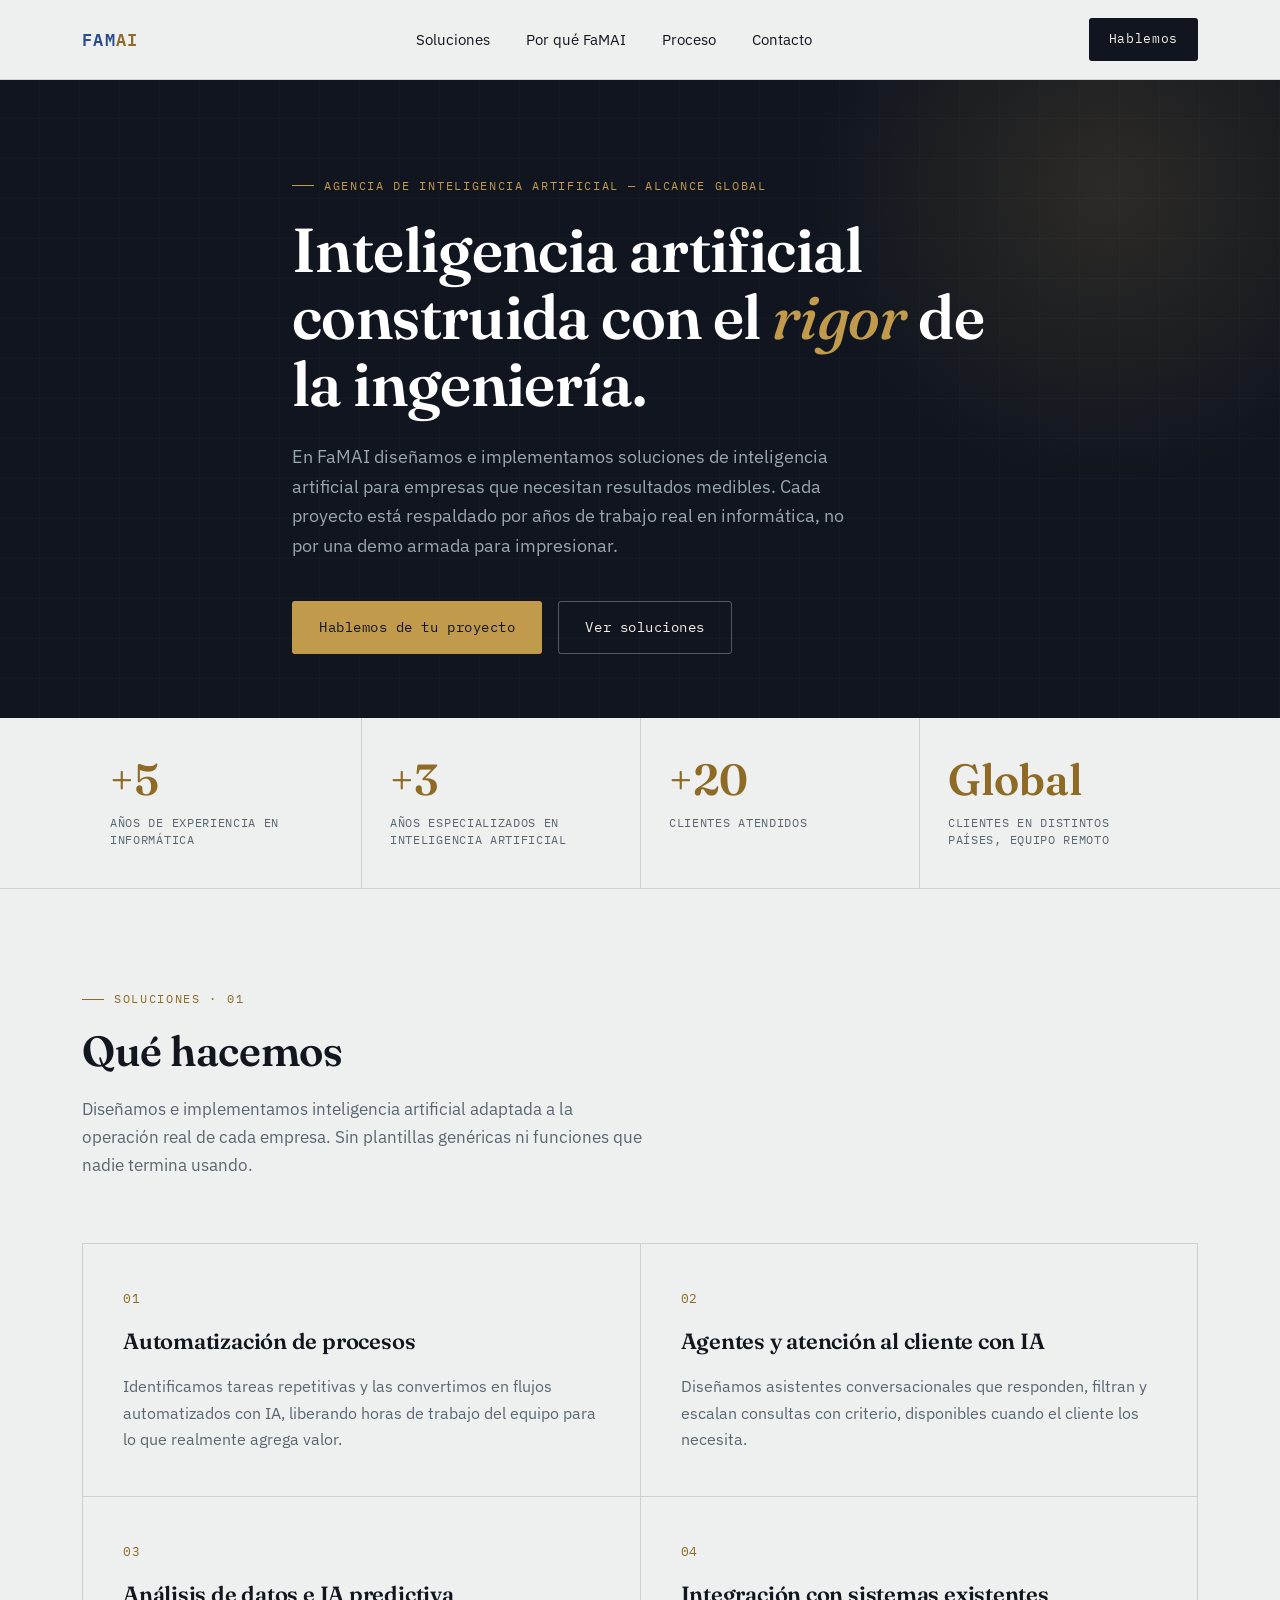
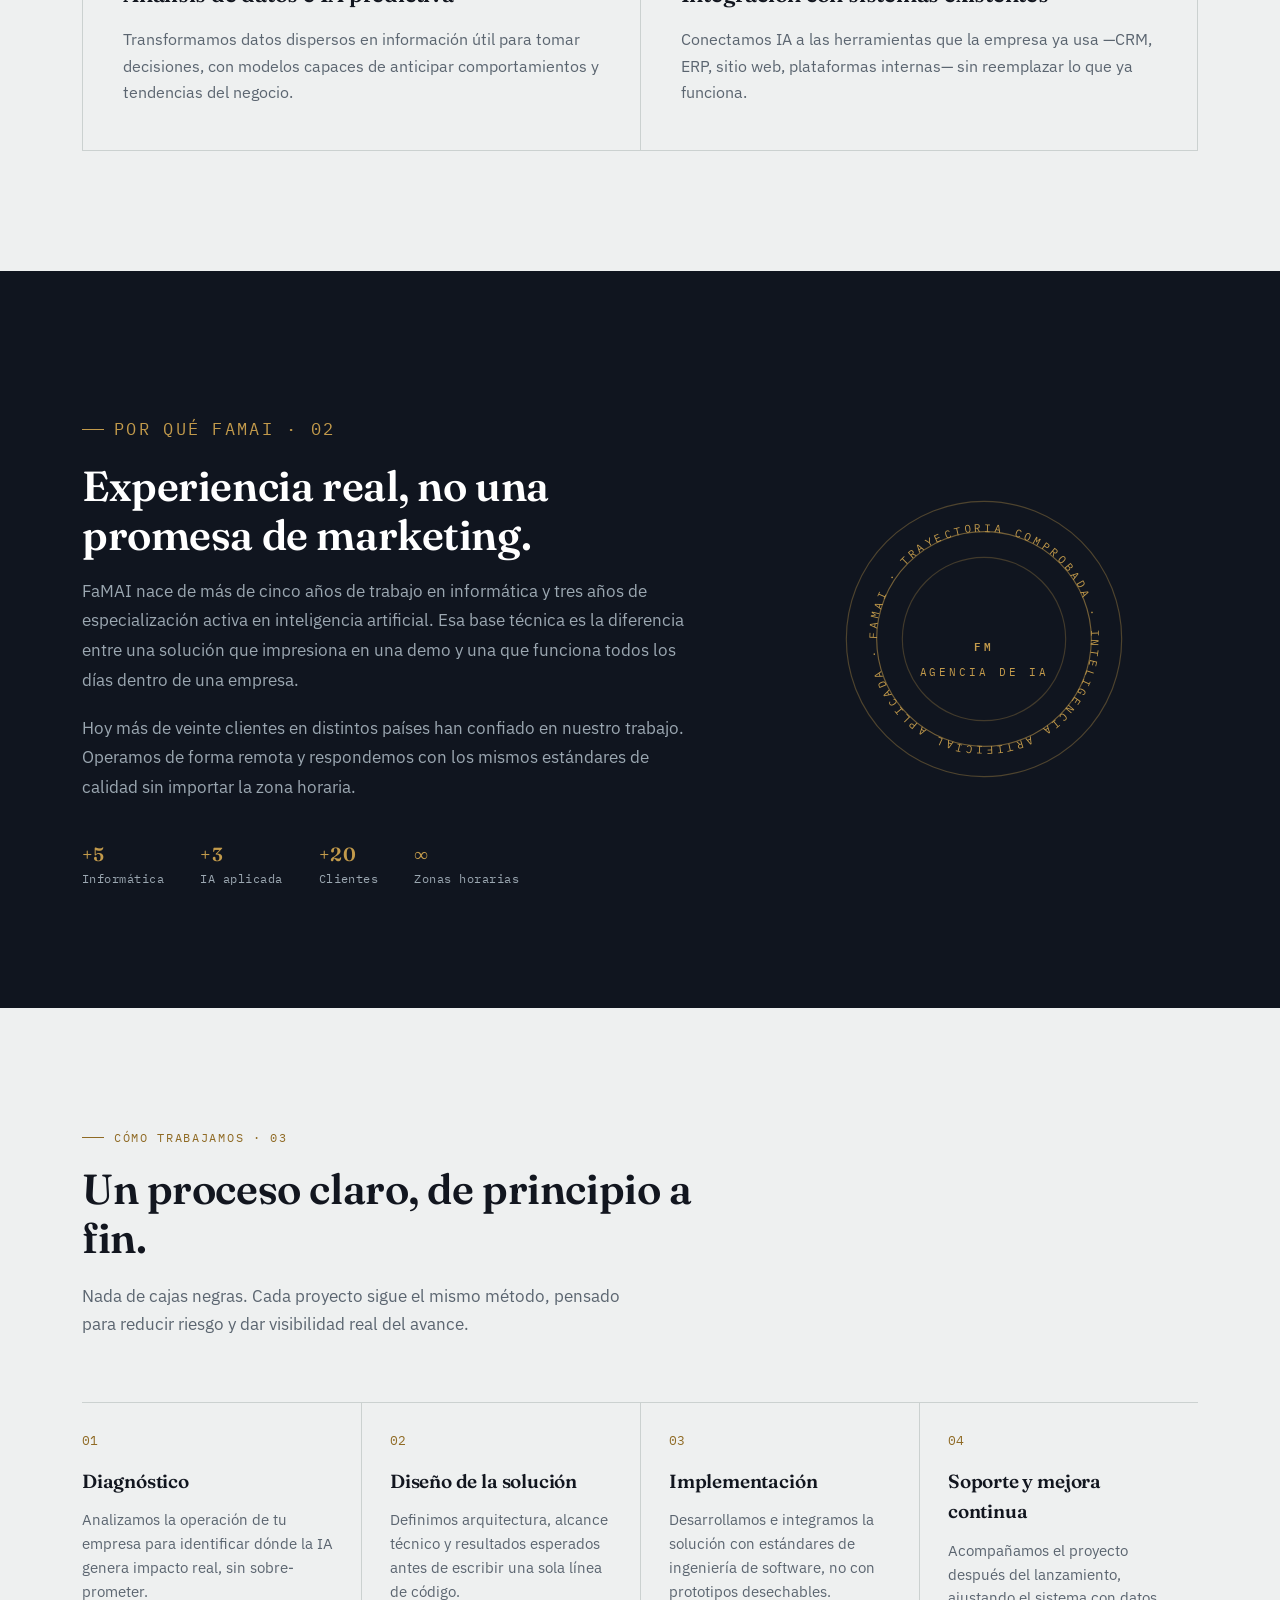
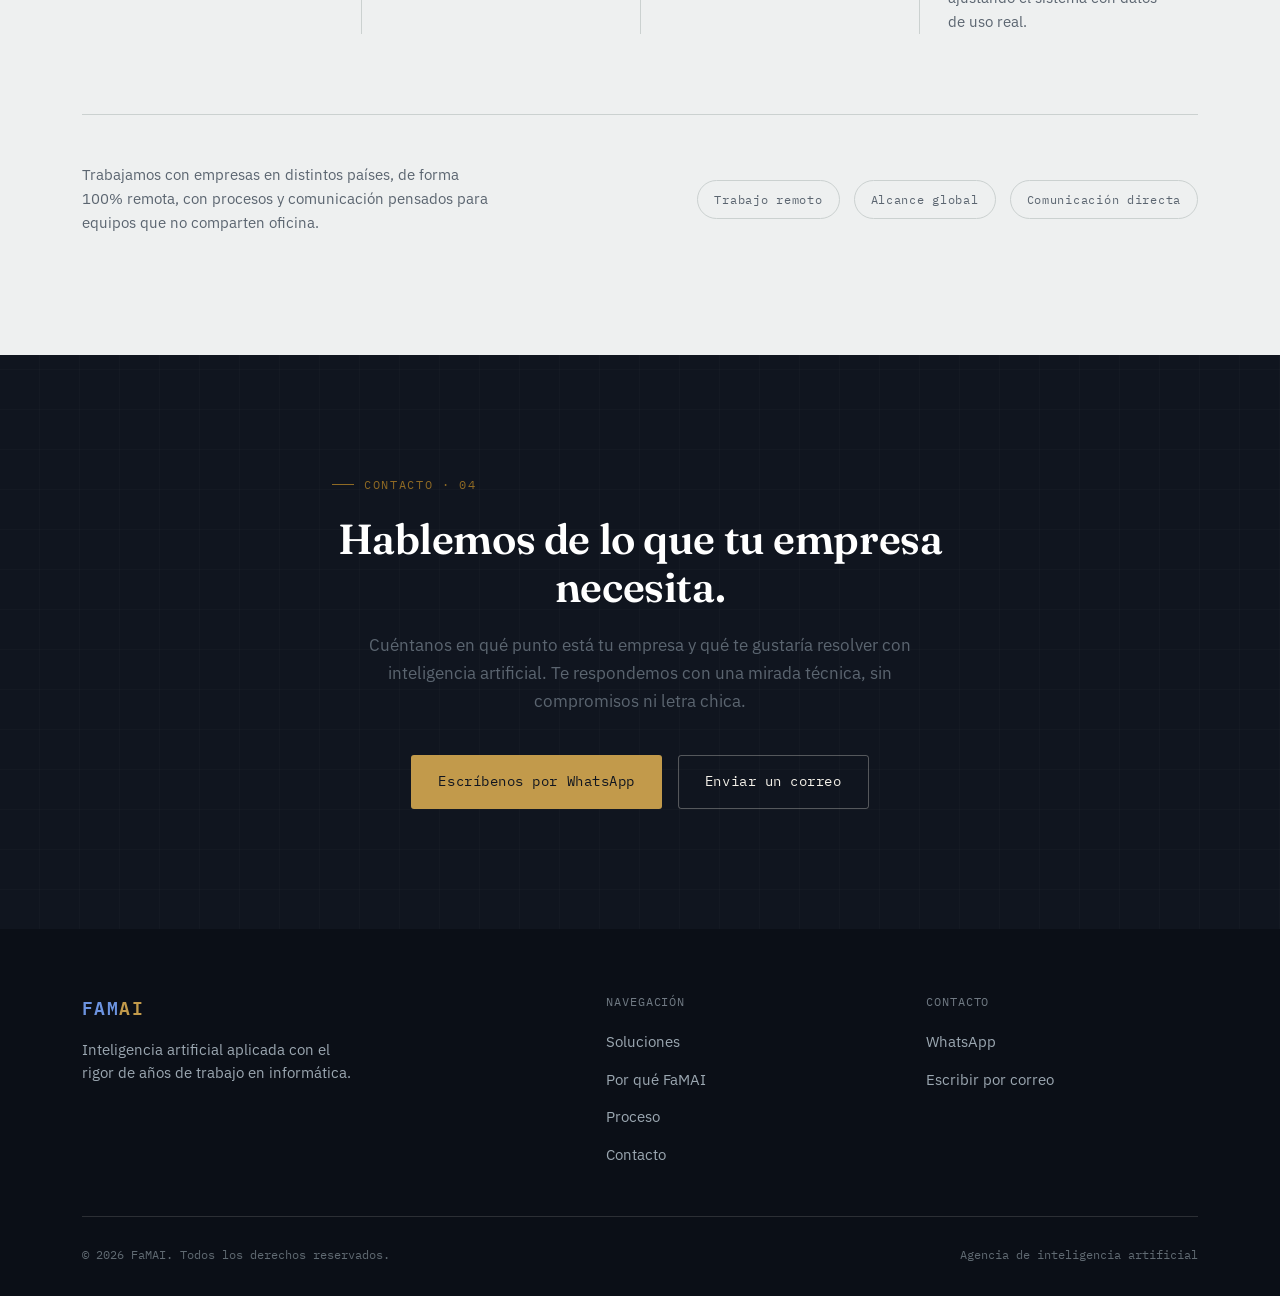
==== index.html @ 52d86033 "Rename famai-landing.html to index.html" ====
<!DOCTYPE html>
<html lang="es">
<head>
<meta charset="UTF-8">
<meta name="viewport" content="width=device-width, initial-scale=1.0">
<title>FaMAI — Agencia de Inteligencia Artificial</title>
<meta name="description" content="FaMAI: agencia de inteligencia artificial. +5 años en informática, +3 años especializados en IA, +20 clientes en distintos países. Soluciones de IA aplicadas con rigor de ingeniería.">
<link rel="preconnect" href="https://fonts.googleapis.com">
<link rel="preconnect" href="https://fonts.gstatic.com" crossorigin>
<link href="https://fonts.googleapis.com/css2?family=Fraunces:opsz,wght@9..144,400;9..144,500;9..144,600;9..144,700&family=IBM+Plex+Mono:wght@400;500;600&family=IBM+Plex+Sans:wght@400;500;600;700&display=swap" rel="stylesheet">
<style>
  :root{
    --ink:#10151F;
    --ink-soft:#1B2331;
    --ink-line: rgba(244,241,233,0.14);
    --paper:#EEF0F0;
    --paper-deep:#E2E6E5;
    --paper-line:#CBD1D0;
    --text:#12161F;
    --ash:#5B6570;
    --ash-on-dark:#9BA7B1;
    --cream:#F4F1E9;
    --brass:#C29A4B;
    --brass-deep:#8F6A24;
    --white:#FFFFFF;
    --blue:#2B4C8C;
    --blue-bright:#6C93E0;

    --font-display:'Fraunces', Georgia, serif;
    --font-body:'IBM Plex Sans', -apple-system, sans-serif;
    --font-mono:'IBM Plex Mono', 'Courier New', monospace;

    --radius:6px;
    --radius-sm:3px;
    --maxw:1180px;
    --gutter:32px;
  }

  *{box-sizing:border-box;}
  html{scroll-behavior:smooth;}
  @media (prefers-reduced-motion: reduce){
    html{scroll-behavior:auto;}
    *,*::before,*::after{animation-duration:0.001ms !important; animation-iteration-count:1 !important; transition-duration:0.001ms !important; scroll-behavior:auto !important;}
  }

  body{
    margin:0;
    background:var(--paper);
    color:var(--text);
    font-family:var(--font-body);
    font-size:16px;
    line-height:1.6;
    -webkit-font-smoothing:antialiased;
  }

  img,svg{display:block; max-width:100%;}
  a{color:inherit;}
  h1,h2,h3{margin:0; font-family:var(--font-display); font-weight:600; letter-spacing:-0.01em;}
  p{margin:0;}
  ul{margin:0; padding:0; list-style:none;}
  button{font-family:inherit;}

  .skip-link{
    position:absolute; left:-999px; top:auto;
    background:var(--brass); color:var(--ink); padding:12px 20px;
    font-family:var(--font-mono); font-size:13px; z-index:200;
  }
  .skip-link:focus{left:16px; top:16px;}

  :focus-visible{outline:2px solid var(--brass); outline-offset:3px;}

  .wrap{max-width:var(--maxw); margin:0 auto; padding:0 var(--gutter);}

  .eyebrow{
    font-family:var(--font-mono);
    font-size:12px;
    letter-spacing:0.14em;
    text-transform:uppercase;
    color:var(--brass-deep);
    display:flex; align-items:center; gap:10px;
  }
  .eyebrow::before{
    content:"";
    width:22px; height:1px; background:var(--brass-deep);
    display:inline-block;
  }
  .section--ink .eyebrow, .hero .eyebrow{ color:var(--brass); }
  .section--ink .eyebrow::before, .hero .eyebrow::before{ background:var(--brass); }

  /* ===== Header ===== */
  .site-header{
    position:sticky; top:0; z-index:100;
    background:rgba(238,240,240,0.88);
    backdrop-filter:blur(10px);
    -webkit-backdrop-filter:blur(10px);
    border-bottom:1px solid var(--paper-line);
  }
  .nav{
    display:flex; align-items:center; justify-content:space-between;
    padding:18px var(--gutter);
    max-width:var(--maxw); margin:0 auto;
  }
  .nav__logo{
    font-family:var(--font-mono);
    font-weight:600;
    font-size:17px;
    letter-spacing:0.08em;
    text-decoration:none;
    color:var(--text);
  }
  .nav__logo .logo-fam{color:var(--blue);}
  .nav__logo .logo-ai{color:var(--brass-deep);}
  .nav__links{
    display:flex; gap:36px;
    font-size:14.5px;
  }
  .nav__links a{
    text-decoration:none; color:var(--text);
    position:relative; padding-bottom:4px;
  }
  .nav__links a::after{
    content:""; position:absolute; left:0; bottom:0;
    width:0; height:1px; background:var(--brass-deep);
    transition:width .25s ease;
  }
  .nav__links a:hover::after{width:100%;}
  .nav__right{display:flex; align-items:center; gap:22px;}
  .nav__cta{
    font-family:var(--font-mono);
    font-size:13px; letter-spacing:0.05em;
    background:var(--ink); color:var(--cream);
    padding:11px 20px; border-radius:var(--radius-sm);
    text-decoration:none; white-space:nowrap;
    transition:background .2s ease;
  }
  .nav__cta:hover{background:var(--brass-deep);}
  .nav__toggle{
    display:none; background:none; border:none; cursor:pointer;
    width:32px; height:24px; position:relative;
  }
  .nav__toggle span, .nav__toggle span::before, .nav__toggle span::after{
    content:""; position:absolute; left:0; width:100%; height:2px; background:var(--text);
    transition:transform .2s ease, opacity .2s ease;
  }
  .nav__toggle span{top:11px;}
  .nav__toggle span::before{top:-8px;}
  .nav__toggle span::after{top:8px;}
  .nav__toggle.is-open span{background:transparent;}
  .nav__toggle.is-open span::before{transform:translateY(8px) rotate(45deg);}
  .nav__toggle.is-open span::after{transform:translateY(-8px) rotate(-45deg);}

  /* ===== Hero ===== */
  .hero{
    background:var(--ink);
    color:var(--cream);
    position:relative;
    overflow:hidden;
    padding:96px 0 64px;
  }
  .hero::before{
    content:"";
    position:absolute; inset:0;
    background-image:
      repeating-linear-gradient(0deg, transparent, transparent 39px, rgba(244,241,233,0.035) 40px),
      repeating-linear-gradient(90deg, transparent, transparent 39px, rgba(244,241,233,0.035) 40px);
    pointer-events:none;
  }
  .hero::after{
    content:"";
    position:absolute; top:-30%; right:-10%;
    width:600px; height:600px;
    background:radial-gradient(circle, rgba(194,154,75,0.16), transparent 70%);
    pointer-events:none;
  }
  .hero__inner{position:relative; z-index:1; max-width:760px;}
  .hero__title{
    font-size:clamp(36px, 5.2vw, 62px);
    line-height:1.08;
    margin-top:22px;
    color:var(--white);
  }
  .hero__title em{
    font-style:italic; color:var(--brass); font-weight:500;
  }
  .hero__sub{
    margin-top:24px;
    max-width:560px;
    font-size:17.5px;
    color:var(--ash-on-dark);
    line-height:1.7;
  }
  .hero__actions{
    margin-top:40px;
    display:flex; flex-wrap:wrap; gap:16px;
  }
  .btn{
    font-family:var(--font-mono);
    font-size:13.5px;
    letter-spacing:0.04em;
    padding:15px 26px;
    border-radius:var(--radius-sm);
    text-decoration:none;
    display:inline-flex; align-items:center; gap:10px;
    transition:transform .2s ease, background .2s ease, border-color .2s ease, color .2s ease;
    border:1px solid transparent;
  }
  .btn--primary{background:var(--brass); color:var(--ink);}
  .btn--primary:hover{transform:translateY(-2px); background:#D6AD5E;}
  .btn--ghost{border-color:rgba(244,241,233,0.3); color:var(--cream);}
  .btn--ghost:hover{border-color:var(--brass); color:var(--brass); transform:translateY(-2px);}
  .btn--dark{background:var(--ink); color:var(--cream);}
  .btn--dark:hover{background:var(--brass-deep); transform:translateY(-2px);}
  .btn--outline-dark{border-color:rgba(18,22,31,0.25); color:var(--text);}
  .btn--outline-dark:hover{border-color:var(--brass-deep); color:var(--brass-deep); transform:translateY(-2px);}

  /* ===== Stats ledger ===== */
  .stats{
    background:var(--paper);
    border-bottom:1px solid var(--paper-line);
  }
  .stats__grid{
    display:grid;
    grid-template-columns:repeat(4, 1fr);
  }
  .stat{
    padding:40px 28px;
    border-left:1px solid var(--paper-line);
    text-align:left;
  }
  .stat:first-child{border-left:none;}
  .stat__value{
    display:block;
    font-family:var(--font-display);
    font-size:clamp(30px, 3.4vw, 44px);
    font-weight:600;
    color:var(--brass-deep);
    line-height:1;
  }
  .stat__label{
    display:block;
    margin-top:12px;
    font-family:var(--font-mono);
    font-size:11.5px;
    letter-spacing:0.06em;
    text-transform:uppercase;
    color:var(--ash);
    line-height:1.5;
  }

  /* ===== Section shell ===== */
  .section{padding:120px 0;}
  .section--tight{padding-top:100px;}
  .section--ink{background:var(--ink); color:var(--cream);}
  .section--paper{background:var(--paper);}
  .section__head{max-width:640px; margin-bottom:64px;}
  .section__title{
    font-size:clamp(28px, 3.4vw, 42px);
    margin-top:18px;
    line-height:1.15;
  }
  .section--ink .section__title{color:var(--white);}
  .section__intro{
    margin-top:20px;
    font-size:16.5px;
    color:var(--ash);
    max-width:560px;
    line-height:1.7;
  }
  .section--ink .section__intro{color:var(--ash-on-dark);}

  /* ===== Services ===== */
  .services__grid{
    display:grid;
    grid-template-columns:1fr 1fr;
    gap:1px;
    background:var(--paper-line);
    border:1px solid var(--paper-line);
  }
  .service-card{
    background:var(--paper);
    padding:44px 40px;
  }
  .service-card__num{
    font-family:var(--font-mono);
    font-size:12.5px;
    color:var(--brass-deep);
    letter-spacing:0.06em;
  }
  .service-card__title{
    font-size:22px;
    margin-top:16px;
  }
  .service-card__text{
    margin-top:14px;
    color:var(--ash);
    font-size:15.5px;
    line-height:1.7;
  }

  /* ===== Trust / seal ===== */
  .trust__grid{
    display:grid;
    grid-template-columns:1.3fr 0.9fr;
    gap:72px;
    align-items:center;
  }
  .trust__text p{
    color:var(--ash-on-dark);
    font-size:16.5px;
    line-height:1.8;
    margin-top:18px;
  }
  .trust__text p:first-of-type{margin-top:24px;}
  .trust__mini{
    margin-top:36px;
    display:flex;
    gap:36px;
    flex-wrap:wrap;
  }
  .trust__mini-item{font-family:var(--font-mono); font-size:12px; letter-spacing:0.04em; color:var(--ash-on-dark);}
  .trust__mini-item b{display:block; color:var(--brass); font-size:19px; font-family:var(--font-display); font-weight:600;}

  .seal-wrap{
    display:flex; justify-content:center; align-items:center;
  }
  .seal{
    width:min(280px, 80%);
    animation:spin 90s linear infinite;
  }
  @media (prefers-reduced-motion: reduce){ .seal{animation:none;} }
  @keyframes spin{ to{ transform:rotate(360deg); } }
  .seal text{
    font-family:var(--font-mono);
    font-size:9.4px;
    letter-spacing:2.5px;
    fill:var(--brass);
  }
  .seal-center{
    font-family:var(--font-display);
  }

  /* ===== Process ===== */
  .process__list{
    display:grid;
    grid-template-columns:repeat(4, 1fr);
    gap:0;
  }
  .process-step{
    padding:0 28px 0 0;
    border-top:1px solid var(--paper-line);
    padding-top:28px;
  }
  .process-step + .process-step{
    border-left:1px solid var(--paper-line);
    padding-left:28px;
  }
  .process-step__num{
    font-family:var(--font-mono);
    font-size:13px;
    color:var(--brass-deep);
  }
  .process-step__title{
    font-size:19px;
    margin-top:14px;
    font-family:var(--font-display);
    font-weight:600;
  }
  .process-step__text{
    margin-top:12px;
    font-size:14.5px;
    color:var(--ash);
    line-height:1.65;
  }

  /* ===== Reach strip ===== */
  .reach{
    margin-top:80px;
    border-top:1px solid var(--paper-line);
    padding-top:48px;
    display:flex;
    justify-content:space-between;
    flex-wrap:wrap;
    gap:24px;
    align-items:center;
  }
  .reach__note{max-width:420px; font-size:15px; color:var(--ash); line-height:1.6;}
  .reach__tags{display:flex; gap:14px; flex-wrap:wrap;}
  .reach__tag{
    font-family:var(--font-mono);
    font-size:12px; letter-spacing:0.06em;
    border:1px solid var(--paper-line);
    padding:9px 16px;
    border-radius:999px;
    color:var(--ash);
  }

  /* ===== CTA final ===== */
  .cta-final{
    background:var(--ink);
    color:var(--cream);
    position:relative;
    overflow:hidden;
  }
  .cta-final::before{
    content:"";
    position:absolute; inset:0;
    background-image:
      repeating-linear-gradient(0deg, transparent, transparent 39px, rgba(244,241,233,0.035) 40px),
      repeating-linear-gradient(90deg, transparent, transparent 39px, rgba(244,241,233,0.035) 40px);
  }
  .cta-final__inner{position:relative; z-index:1; text-align:center; max-width:680px; margin:0 auto;}
  .cta-final .section__title{color:var(--white); margin-top:20px;}
  .cta-final .section__intro{margin-left:auto; margin-right:auto;}
  .cta-final__actions{
    margin-top:40px;
    display:flex; justify-content:center; gap:16px; flex-wrap:wrap;
  }
  /* ===== Footer ===== */
  .site-footer{
    background:#0B0F17;
    color:var(--ash-on-dark);
    padding:64px 0 32px;
  }
  .footer__grid{
    display:grid;
    grid-template-columns:1.4fr 0.8fr 0.8fr;
    gap:48px;
    padding-bottom:48px;
    border-bottom:1px solid var(--ink-line);
  }
  .footer__logo{
    font-family:var(--font-mono);
    font-weight:600;
    font-size:18px;
    letter-spacing:0.08em;
    color:var(--cream);
  }
  .footer__logo .logo-fam{color:var(--blue-bright);}
  .footer__logo .logo-ai{color:var(--brass);}
  .footer__tag{
    margin-top:16px;
    font-size:14.5px;
    max-width:280px;
    line-height:1.6;
  }
  .footer__col-title{
    font-family:var(--font-mono);
    font-size:11.5px;
    letter-spacing:0.08em;
    text-transform:uppercase;
    color:var(--ash-on-dark);
    opacity:0.7;
  }
  .footer__col ul{margin-top:18px; display:flex; flex-direction:column; gap:12px;}
  .footer__col a{font-size:14.5px; text-decoration:none; color:var(--ash-on-dark);}
  .footer__col a:hover{color:var(--brass);}
  .footer__bottom{
    padding-top:28px;
    display:flex; justify-content:space-between; flex-wrap:wrap; gap:12px;
    font-family:var(--font-mono);
    font-size:12px;
    color:rgba(154,166,175,0.6);
  }

  /* ===== Reveal on scroll ===== */
  .reveal{opacity:0; transform:translateY(18px); transition:opacity .7s ease, transform .7s ease;}
  .reveal.is-visible{opacity:1; transform:translateY(0);}

  /* ===== Responsive ===== */
  @media (max-width: 980px){
    .trust__grid{grid-template-columns:1fr; gap:48px;}
    .seal-wrap{order:-1;}
    .footer__grid{grid-template-columns:1fr 1fr;}
  }
  @media (max-width: 860px){
    .nav__links{display:none;}
    .nav__toggle{display:block;}
    .nav.is-open .nav__links{
      display:flex; flex-direction:column; gap:0;
      position:absolute; top:100%; left:0; right:0;
      background:var(--paper); border-bottom:1px solid var(--paper-line);
      padding:8px var(--gutter) 20px;
    }
    .nav.is-open .nav__links a{padding:14px 0; border-bottom:1px solid var(--paper-line);}
    .services__grid{grid-template-columns:1fr;}
    .process__list{grid-template-columns:1fr 1fr; row-gap:32px;}
    .process-step:nth-child(3){border-left:none; padding-left:0;}
    .stats__grid{grid-template-columns:1fr 1fr;}
    .stat:nth-child(3){border-left:none;}
    .stat{border-top:1px solid var(--paper-line);}
    .stat:first-child, .stat:nth-child(2){border-top:none;}
  }
  @media (max-width: 560px){
    .section{padding:80px 0;}
    .hero{padding:72px 0 48px;}
    .process__list{grid-template-columns:1fr;}
    .process-step, .process-step + .process-step{border-left:none; padding-left:0; margin-top:24px;}
    .stats__grid{grid-template-columns:1fr;}
    .stat{border-left:none !important; border-top:1px solid var(--paper-line) !important;}
    .stat:first-child{border-top:none !important;}
    .footer__grid{grid-template-columns:1fr;}
    .footer__bottom{flex-direction:column;}
  }
</style>
</head>
<body>

<a href="#main" class="skip-link">Saltar al contenido</a>

<header class="site-header">
  <nav class="nav" id="nav">
    <a href="#main" class="nav__logo"><span class="logo-fam">FAM</span><span class="logo-ai">AI</span></a>
    <ul class="nav__links">
      <li><a href="#soluciones">Soluciones</a></li>
      <li><a href="#por-que">Por qué FaMAI</a></li>
      <li><a href="#proceso">Proceso</a></li>
      <li><a href="#contacto">Contacto</a></li>
    </ul>
    <div class="nav__right">
      <a href="https://wa.me/56950022347" target="_blank" rel="noopener" class="nav__cta">Hablemos</a>
      <button class="nav__toggle" id="navToggle" aria-label="Abrir menú" aria-expanded="false"><span></span></button>
    </div>
  </nav>
</header>

<main id="main">

  <!-- HERO -->
  <section class="hero">
    <div class="wrap hero__inner">
      <p class="eyebrow">Agencia de inteligencia artificial — alcance global</p>
      <h1 class="hero__title">Inteligencia artificial construida con el <em>rigor</em> de la ingeniería.</h1>
      <p class="hero__sub">En FaMAI diseñamos e implementamos soluciones de inteligencia artificial para empresas que necesitan resultados medibles. Cada proyecto está respaldado por años de trabajo real en informática, no por una demo armada para impresionar.</p>
      <div class="hero__actions">
        <a href="#contacto" class="btn btn--primary">Hablemos de tu proyecto</a>
        <a href="#soluciones" class="btn btn--ghost">Ver soluciones</a>
      </div>
    </div>
  </section>

  <!-- STATS LEDGER -->
  <section class="stats">
    <div class="wrap stats__grid">
      <div class="stat">
        <span class="stat__value">+5</span>
        <span class="stat__label">Años de experiencia en informática</span>
      </div>
      <div class="stat">
        <span class="stat__value">+3</span>
        <span class="stat__label">Años especializados en inteligencia artificial</span>
      </div>
      <div class="stat">
        <span class="stat__value">+20</span>
        <span class="stat__label">Clientes atendidos</span>
      </div>
      <div class="stat">
        <span class="stat__value">Global</span>
        <span class="stat__label">Clientes en distintos países, equipo remoto</span>
      </div>
    </div>
  </section>

  <!-- SERVICIOS -->
  <section class="section section--paper section--tight" id="soluciones">
    <div class="wrap">
      <div class="section__head reveal">
        <p class="eyebrow">Soluciones · 01</p>
        <h2 class="section__title">Qué hacemos</h2>
        <p class="section__intro">Diseñamos e implementamos inteligencia artificial adaptada a la operación real de cada empresa. Sin plantillas genéricas ni funciones que nadie termina usando.</p>
      </div>
    </div>
    <div class="wrap">
      <div class="services__grid reveal">
        <article class="service-card">
          <p class="service-card__num">01</p>
          <h3 class="service-card__title">Automatización de procesos</h3>
          <p class="service-card__text">Identificamos tareas repetitivas y las convertimos en flujos automatizados con IA, liberando horas de trabajo del equipo para lo que realmente agrega valor.</p>
        </article>
        <article class="service-card">
          <p class="service-card__num">02</p>
          <h3 class="service-card__title">Agentes y atención al cliente con IA</h3>
          <p class="service-card__text">Diseñamos asistentes conversacionales que responden, filtran y escalan consultas con criterio, disponibles cuando el cliente los necesita.</p>
        </article>
        <article class="service-card">
          <p class="service-card__num">03</p>
          <h3 class="service-card__title">Análisis de datos e IA predictiva</h3>
          <p class="service-card__text">Transformamos datos dispersos en información útil para tomar decisiones, con modelos capaces de anticipar comportamientos y tendencias del negocio.</p>
        </article>
        <article class="service-card">
          <p class="service-card__num">04</p>
          <h3 class="service-card__title">Integración con sistemas existentes</h3>
          <p class="service-card__text">Conectamos IA a las herramientas que la empresa ya usa —CRM, ERP, sitio web, plataformas internas— sin reemplazar lo que ya funciona.</p>
        </article>
      </div>
    </div>
  </section>

  <!-- POR QUÉ FAMAI -->
  <section class="section section--ink" id="por-que">
    <div class="wrap trust__grid">
      <div class="trust__text reveal">
        <p class="eyebrow">Por qué FaMAI · 02</p>
        <h2 class="section__title">Experiencia real, no una promesa de marketing.</h2>
        <p>FaMAI nace de más de cinco años de trabajo en informática y tres años de especialización activa en inteligencia artificial. Esa base técnica es la diferencia entre una solución que impresiona en una demo y una que funciona todos los días dentro de una empresa.</p>
        <p>Hoy más de veinte clientes en distintos países han confiado en nuestro trabajo. Operamos de forma remota y respondemos con los mismos estándares de calidad sin importar la zona horaria.</p>
        <div class="trust__mini">
          <div class="trust__mini-item"><b>+5</b>Informática</div>
          <div class="trust__mini-item"><b>+3</b>IA aplicada</div>
          <div class="trust__mini-item"><b>+20</b>Clientes</div>
          <div class="trust__mini-item"><b>∞</b>Zonas horarias</div>
        </div>
      </div>
      <div class="seal-wrap reveal">
        <svg class="seal" viewBox="0 0 240 240" xmlns="http://www.w3.org/2000/svg" role="img" aria-label="Sello FaMAI, trayectoria comprobada">
          <defs>
            <path id="sealPath" d="M120,120 m-92,0 a92,92 0 1,1 184,0 a92,92 0 1,1 -184,0" />
          </defs>
          <circle cx="120" cy="120" r="118" fill="none" stroke="rgba(194,154,75,0.35)" stroke-width="1"/>
          <circle cx="120" cy="120" r="92" fill="none" stroke="rgba(194,154,75,0.55)" stroke-width="1"/>
          <circle cx="120" cy="120" r="70" fill="none" stroke="rgba(194,154,75,0.28)" stroke-width="1"/>
          <text>
            <textPath href="#sealPath" startOffset="0%">FAMAI · TRAYECTORIA COMPROBADA · INTELIGENCIA ARTIFICIAL APLICADA · </textPath>
          </text>
          <g class="seal-center" text-anchor="middle">
            <text x="120" y="130" font-size="34" fill="#F4F1E9" font-weight="600">FM</text>
            <text x="120" y="152" font-size="9" letter-spacing="2" fill="#9BA7B1">AGENCIA DE IA</text>
          </g>
        </svg>
      </div>
    </div>
  </section>

  <!-- PROCESO -->
  <section class="section section--paper" id="proceso">
    <div class="wrap">
      <div class="section__head reveal">
        <p class="eyebrow">Cómo trabajamos · 03</p>
        <h2 class="section__title">Un proceso claro, de principio a fin.</h2>
        <p class="section__intro">Nada de cajas negras. Cada proyecto sigue el mismo método, pensado para reducir riesgo y dar visibilidad real del avance.</p>
      </div>

      <div class="process__list reveal">
        <div class="process-step">
          <p class="process-step__num">01</p>
          <h3 class="process-step__title">Diagnóstico</h3>
          <p class="process-step__text">Analizamos la operación de tu empresa para identificar dónde la IA genera impacto real, sin sobre-prometer.</p>
        </div>
        <div class="process-step">
          <p class="process-step__num">02</p>
          <h3 class="process-step__title">Diseño de la solución</h3>
          <p class="process-step__text">Definimos arquitectura, alcance técnico y resultados esperados antes de escribir una sola línea de código.</p>
        </div>
        <div class="process-step">
          <p class="process-step__num">03</p>
          <h3 class="process-step__title">Implementación</h3>
          <p class="process-step__text">Desarrollamos e integramos la solución con estándares de ingeniería de software, no con prototipos desechables.</p>
        </div>
        <div class="process-step">
          <p class="process-step__num">04</p>
          <h3 class="process-step__title">Soporte y mejora continua</h3>
          <p class="process-step__text">Acompañamos el proyecto después del lanzamiento, ajustando el sistema con datos de uso real.</p>
        </div>
      </div>

      <div class="reach reveal">
        <p class="reach__note">Trabajamos con empresas en distintos países, de forma 100% remota, con procesos y comunicación pensados para equipos que no comparten oficina.</p>
        <div class="reach__tags">
          <span class="reach__tag">Trabajo remoto</span>
          <span class="reach__tag">Alcance global</span>
          <span class="reach__tag">Comunicación directa</span>
        </div>
      </div>
    </div>
  </section>

  <!-- CTA FINAL -->
  <section class="section cta-final" id="contacto">
    <div class="wrap cta-final__inner">
      <p class="eyebrow">Contacto · 04</p>
      <h2 class="section__title">Hablemos de lo que tu empresa necesita.</h2>
      <p class="section__intro">Cuéntanos en qué punto está tu empresa y qué te gustaría resolver con inteligencia artificial. Te respondemos con una mirada técnica, sin compromisos ni letra chica.</p>
      <div class="cta-final__actions">
        <a href="https://wa.me/56950022347" target="_blank" rel="noopener" class="btn btn--primary">Escríbenos por WhatsApp</a>
        <a href="mailto:fcomlopezortiz@gmail.com" class="btn btn--ghost">Enviar un correo</a>
      </div>
    </div>
  </section>

</main>

<footer class="site-footer">
  <div class="wrap">
    <div class="footer__grid">
      <div>
        <p class="footer__logo"><span class="logo-fam">FAM</span><span class="logo-ai">AI</span></p>
        <p class="footer__tag">Inteligencia artificial aplicada con el rigor de años de trabajo en informática.</p>
      </div>
      <div class="footer__col">
        <p class="footer__col-title">Navegación</p>
        <ul>
          <li><a href="#soluciones">Soluciones</a></li>
          <li><a href="#por-que">Por qué FaMAI</a></li>
          <li><a href="#proceso">Proceso</a></li>
          <li><a href="#contacto">Contacto</a></li>
        </ul>
      </div>
      <div class="footer__col">
        <p class="footer__col-title">Contacto</p>
        <ul>
          <li><a href="https://wa.me/56950022347" target="_blank" rel="noopener">WhatsApp</a></li>
          <li><a href="mailto:fcomlopezortiz@gmail.com">Escribir por correo</a></li>
        </ul>
      </div>
    </div>
    <div class="footer__bottom">
      <span id="year">© 2026 FaMAI. Todos los derechos reservados.</span>
      <span>Agencia de inteligencia artificial</span>
    </div>
  </div>
</footer>

<script>
  // Mobile nav toggle
  const nav = document.getElementById('nav');
  const navToggle = document.getElementById('navToggle');
  navToggle.addEventListener('click', () => {
    const isOpen = nav.classList.toggle('is-open');
    navToggle.classList.toggle('is-open', isOpen);
    navToggle.setAttribute('aria-expanded', isOpen ? 'true' : 'false');
  });
  document.querySelectorAll('.nav__links a').forEach(link => {
    link.addEventListener('click', () => {
      nav.classList.remove('is-open');
      navToggle.classList.remove('is-open');
      navToggle.setAttribute('aria-expanded', 'false');
    });
  });

  // Scroll reveal
  const revealEls = document.querySelectorAll('.reveal');
  if ('IntersectionObserver' in window) {
    const io = new IntersectionObserver((entries) => {
      entries.forEach(entry => {
        if (entry.isIntersecting) {
          entry.target.classList.add('is-visible');
          io.unobserve(entry.target);
        }
      });
    }, { threshold: 0.15 });
    revealEls.forEach(el => io.observe(el));
  } else {
    revealEls.forEach(el => el.classList.add('is-visible'));
  }

  // Footer year
  const yearEl = document.getElementById('year');
  yearEl.textContent = `© ${new Date().getFullYear()} FaMAI. Todos los derechos reservados.`;
</script>

</body>
</html>
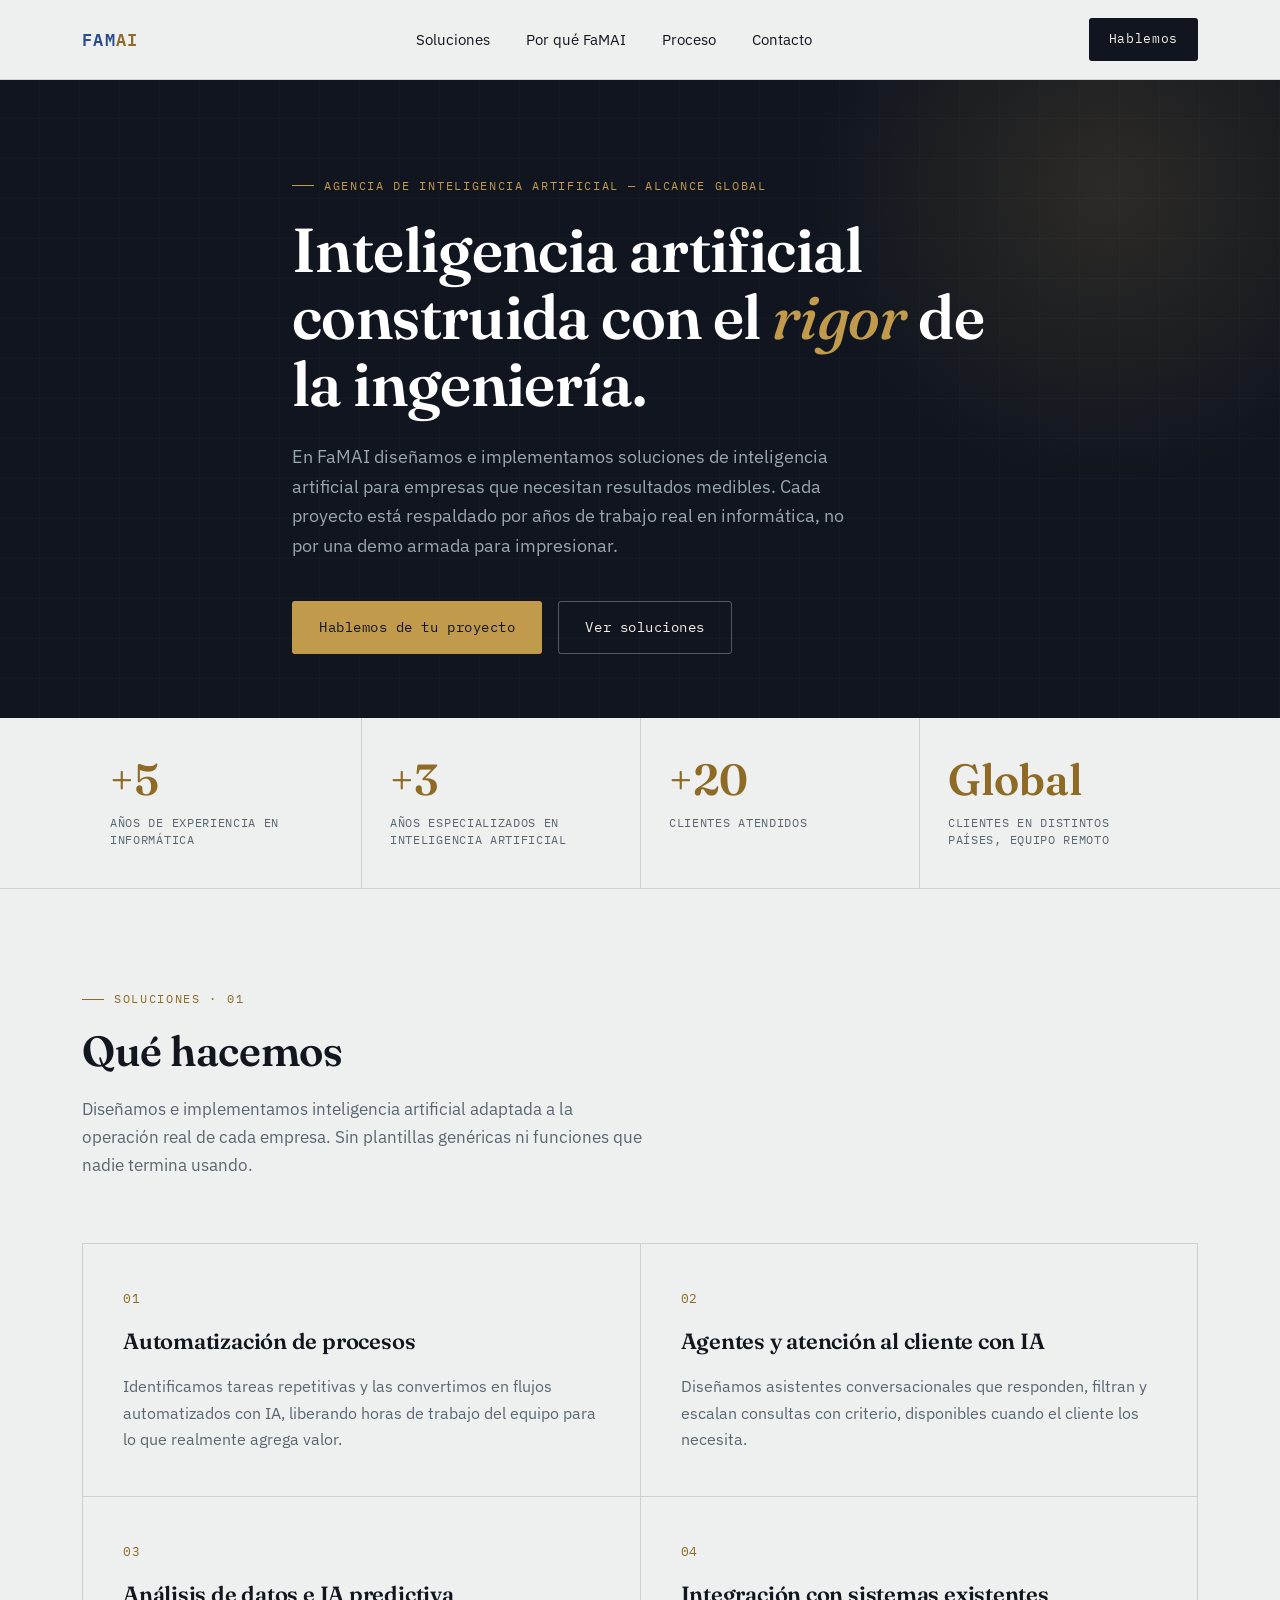
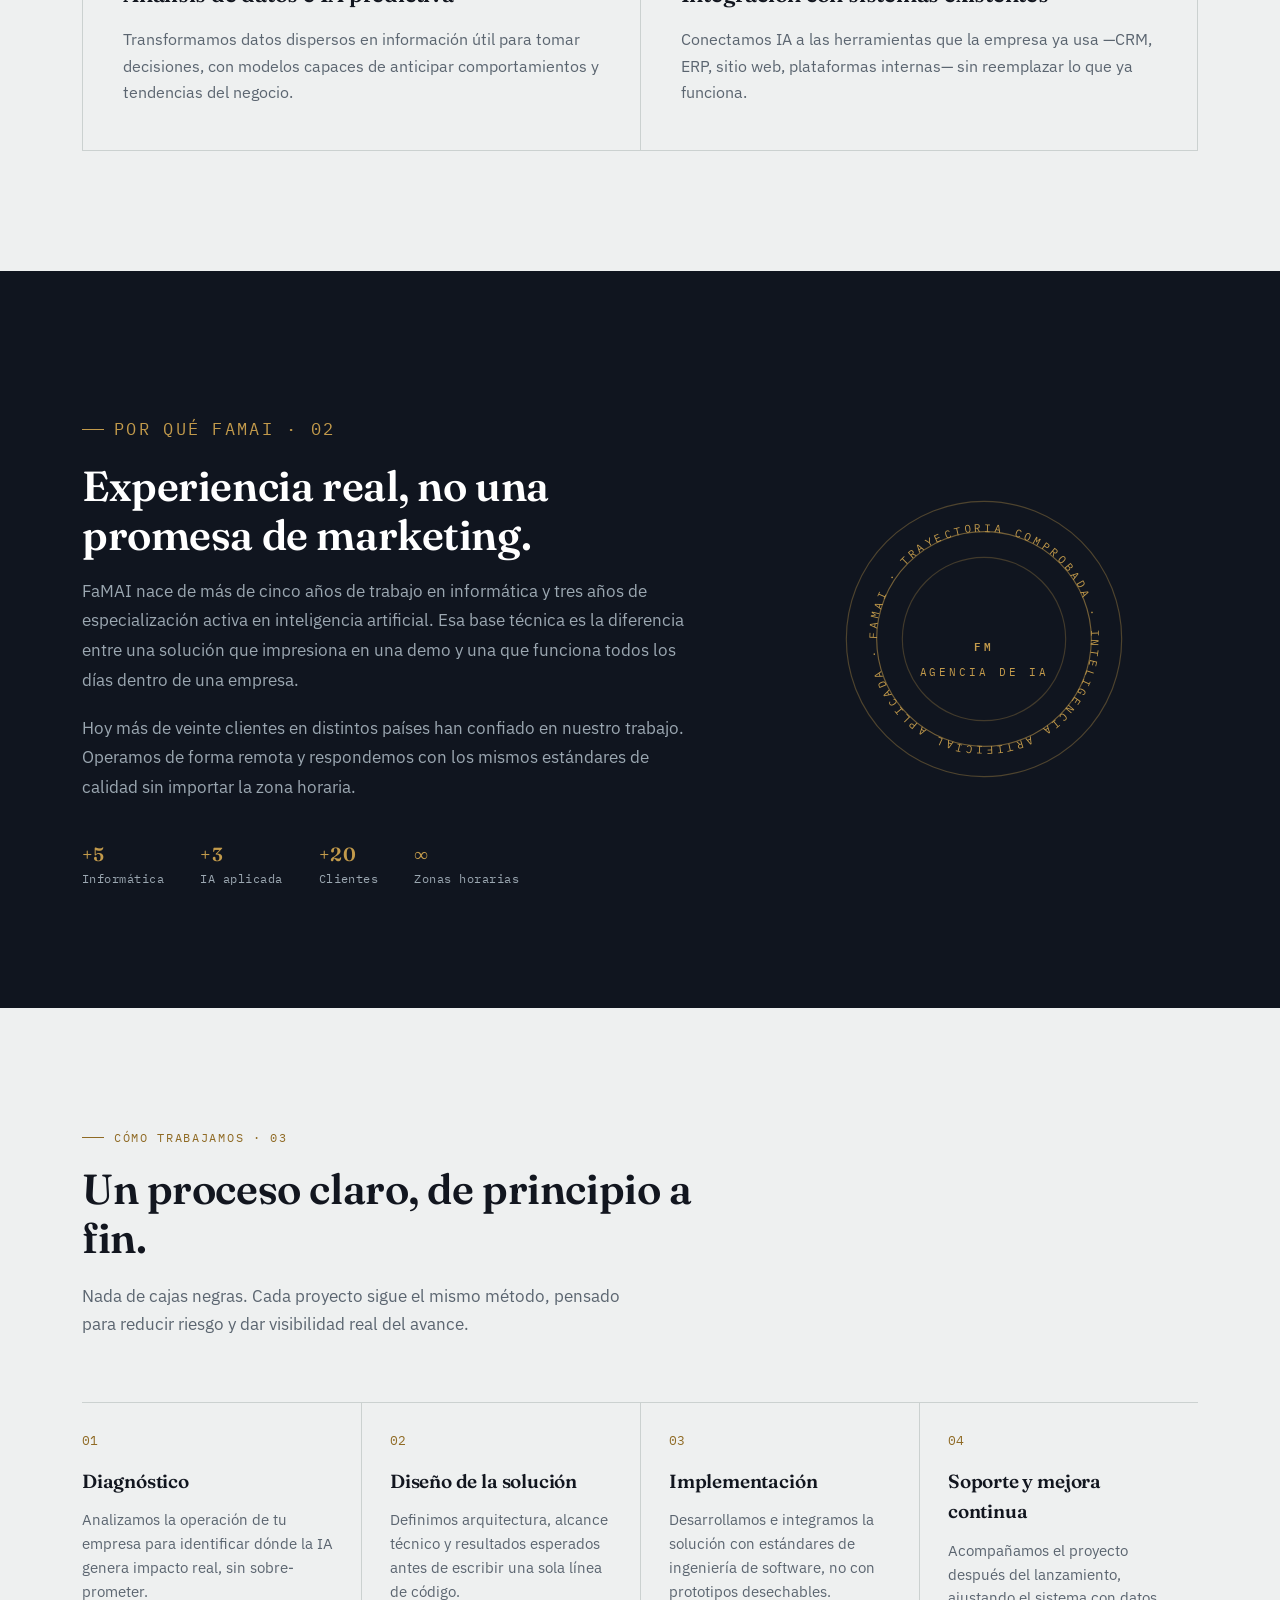
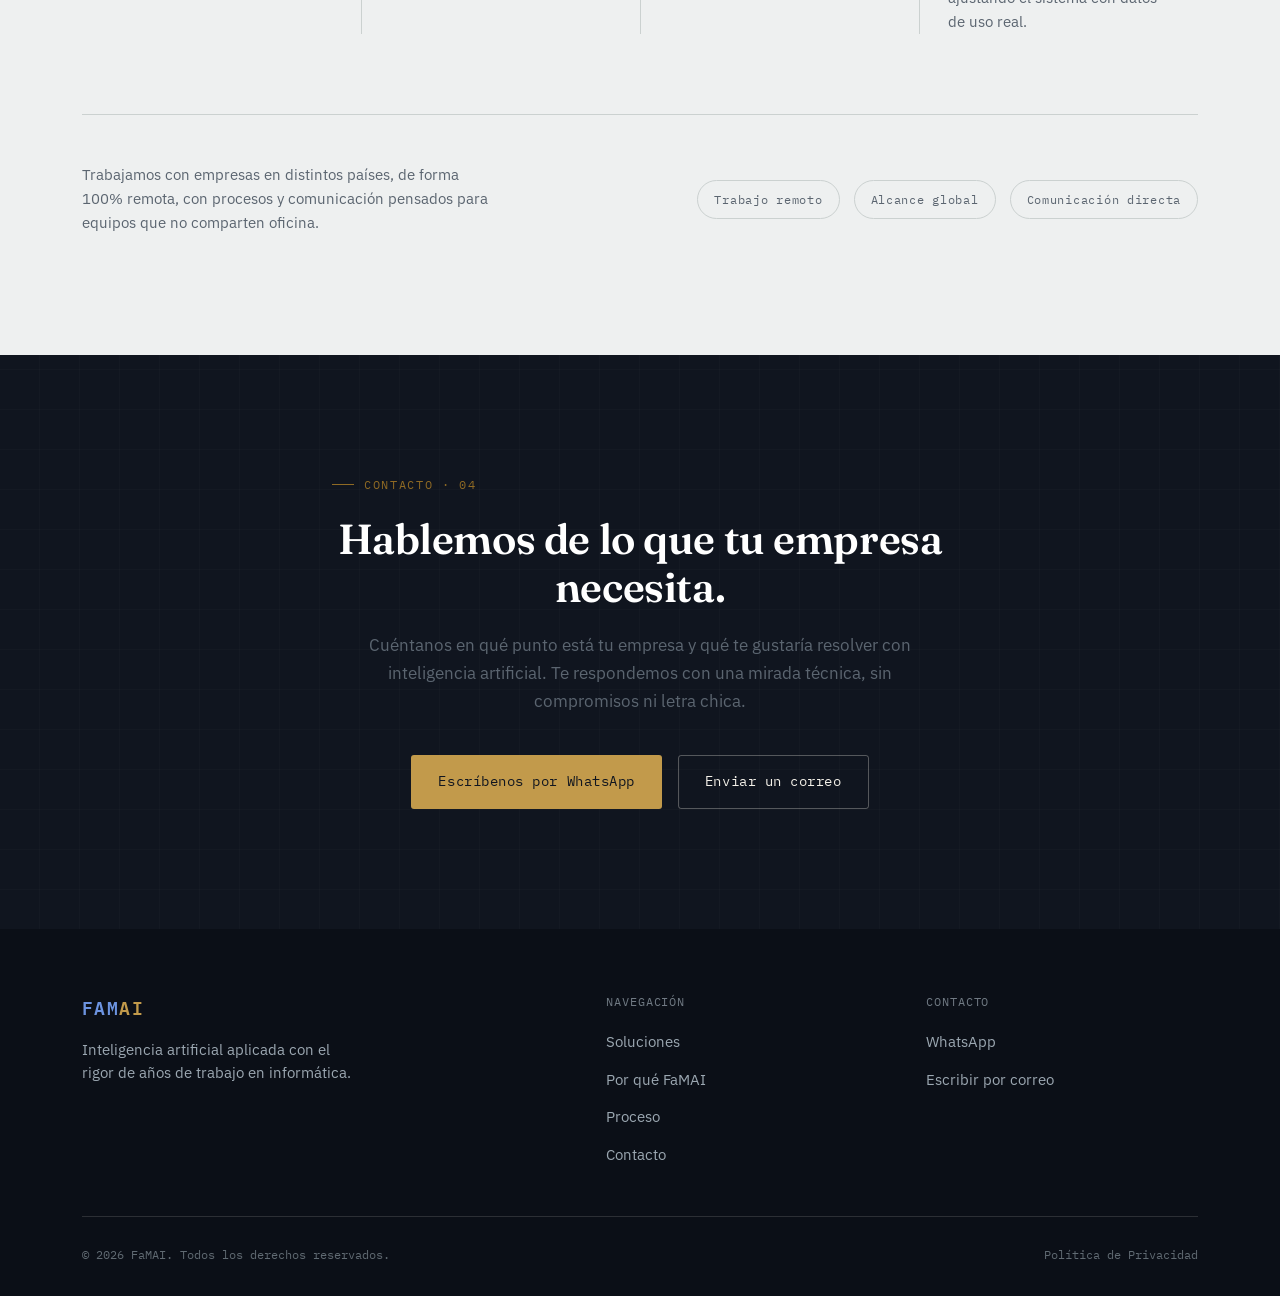
==== commit 10bf90d2: "Rename famai-landing.html to index.html" ====
--- a/index.html
+++ b/index.html
@@ -5,503 +5,34 @@
 <meta name="viewport" content="width=device-width, initial-scale=1.0">
 <title>FaMAI — Agencia de Inteligencia Artificial</title>
 <meta name="description" content="FaMAI: agencia de inteligencia artificial. +5 años en informática, +3 años especializados en IA, +20 clientes en distintos países. Soluciones de IA aplicadas con rigor de ingeniería.">
+
+<!-- Favicon -->
+<link rel="icon" href="favicon.ico" sizes="any">
+<link rel="icon" type="image/png" sizes="32x32" href="favicon-32x32.png">
+<link rel="icon" type="image/png" sizes="16x16" href="favicon-16x16.png">
+<link rel="apple-touch-icon" sizes="180x180" href="apple-touch-icon.png">
+<meta name="theme-color" content="#10151F">
+
+<!-- Open Graph (WhatsApp, LinkedIn, Facebook, etc.) -->
+<meta property="og:type" content="website">
+<meta property="og:site_name" content="FaMAI">
+<meta property="og:locale" content="es_CL">
+<meta property="og:title" content="FaMAI — Agencia de Inteligencia Artificial">
+<meta property="og:description" content="Soluciones de inteligencia artificial aplicadas con el rigor de la ingeniería. +5 años en informática, +3 años especializados en IA, +20 clientes en distintos países.">
+<meta property="og:image" content="og-image.png">
+<meta property="og:image:width" content="1200">
+<meta property="og:image:height" content="630">
+
+<!-- Twitter / X Card -->
+<meta name="twitter:card" content="summary_large_image">
+<meta name="twitter:title" content="FaMAI — Agencia de Inteligencia Artificial">
+<meta name="twitter:description" content="Soluciones de inteligencia artificial aplicadas con el rigor de la ingeniería.">
+<meta name="twitter:image" content="og-image.png">
+
 <link rel="preconnect" href="https://fonts.googleapis.com">
 <link rel="preconnect" href="https://fonts.gstatic.com" crossorigin>
 <link href="https://fonts.googleapis.com/css2?family=Fraunces:opsz,wght@9..144,400;9..144,500;9..144,600;9..144,700&family=IBM+Plex+Mono:wght@400;500;600&family=IBM+Plex+Sans:wght@400;500;600;700&display=swap" rel="stylesheet">
-<style>
-  :root{
-    --ink:#10151F;
-    --ink-soft:#1B2331;
-    --ink-line: rgba(244,241,233,0.14);
-    --paper:#EEF0F0;
-    --paper-deep:#E2E6E5;
-    --paper-line:#CBD1D0;
-    --text:#12161F;
-    --ash:#5B6570;
-    --ash-on-dark:#9BA7B1;
-    --cream:#F4F1E9;
-    --brass:#C29A4B;
-    --brass-deep:#8F6A24;
-    --white:#FFFFFF;
-    --blue:#2B4C8C;
-    --blue-bright:#6C93E0;
-
-    --font-display:'Fraunces', Georgia, serif;
-    --font-body:'IBM Plex Sans', -apple-system, sans-serif;
-    --font-mono:'IBM Plex Mono', 'Courier New', monospace;
-
-    --radius:6px;
-    --radius-sm:3px;
-    --maxw:1180px;
-    --gutter:32px;
-  }
-
-  *{box-sizing:border-box;}
-  html{scroll-behavior:smooth;}
-  @media (prefers-reduced-motion: reduce){
-    html{scroll-behavior:auto;}
-    *,*::before,*::after{animation-duration:0.001ms !important; animation-iteration-count:1 !important; transition-duration:0.001ms !important; scroll-behavior:auto !important;}
-  }
-
-  body{
-    margin:0;
-    background:var(--paper);
-    color:var(--text);
-    font-family:var(--font-body);
-    font-size:16px;
-    line-height:1.6;
-    -webkit-font-smoothing:antialiased;
-  }
-
-  img,svg{display:block; max-width:100%;}
-  a{color:inherit;}
-  h1,h2,h3{margin:0; font-family:var(--font-display); font-weight:600; letter-spacing:-0.01em;}
-  p{margin:0;}
-  ul{margin:0; padding:0; list-style:none;}
-  button{font-family:inherit;}
-
-  .skip-link{
-    position:absolute; left:-999px; top:auto;
-    background:var(--brass); color:var(--ink); padding:12px 20px;
-    font-family:var(--font-mono); font-size:13px; z-index:200;
-  }
-  .skip-link:focus{left:16px; top:16px;}
-
-  :focus-visible{outline:2px solid var(--brass); outline-offset:3px;}
-
-  .wrap{max-width:var(--maxw); margin:0 auto; padding:0 var(--gutter);}
-
-  .eyebrow{
-    font-family:var(--font-mono);
-    font-size:12px;
-    letter-spacing:0.14em;
-    text-transform:uppercase;
-    color:var(--brass-deep);
-    display:flex; align-items:center; gap:10px;
-  }
-  .eyebrow::before{
-    content:"";
-    width:22px; height:1px; background:var(--brass-deep);
-    display:inline-block;
-  }
-  .section--ink .eyebrow, .hero .eyebrow{ color:var(--brass); }
-  .section--ink .eyebrow::before, .hero .eyebrow::before{ background:var(--brass); }
-
-  /* ===== Header ===== */
-  .site-header{
-    position:sticky; top:0; z-index:100;
-    background:rgba(238,240,240,0.88);
-    backdrop-filter:blur(10px);
-    -webkit-backdrop-filter:blur(10px);
-    border-bottom:1px solid var(--paper-line);
-  }
-  .nav{
-    display:flex; align-items:center; justify-content:space-between;
-    padding:18px var(--gutter);
-    max-width:var(--maxw); margin:0 auto;
-  }
-  .nav__logo{
-    font-family:var(--font-mono);
-    font-weight:600;
-    font-size:17px;
-    letter-spacing:0.08em;
-    text-decoration:none;
-    color:var(--text);
-  }
-  .nav__logo .logo-fam{color:var(--blue);}
-  .nav__logo .logo-ai{color:var(--brass-deep);}
-  .nav__links{
-    display:flex; gap:36px;
-    font-size:14.5px;
-  }
-  .nav__links a{
-    text-decoration:none; color:var(--text);
-    position:relative; padding-bottom:4px;
-  }
-  .nav__links a::after{
-    content:""; position:absolute; left:0; bottom:0;
-    width:0; height:1px; background:var(--brass-deep);
-    transition:width .25s ease;
-  }
-  .nav__links a:hover::after{width:100%;}
-  .nav__right{display:flex; align-items:center; gap:22px;}
-  .nav__cta{
-    font-family:var(--font-mono);
-    font-size:13px; letter-spacing:0.05em;
-    background:var(--ink); color:var(--cream);
-    padding:11px 20px; border-radius:var(--radius-sm);
-    text-decoration:none; white-space:nowrap;
-    transition:background .2s ease;
-  }
-  .nav__cta:hover{background:var(--brass-deep);}
-  .nav__toggle{
-    display:none; background:none; border:none; cursor:pointer;
-    width:32px; height:24px; position:relative;
-  }
-  .nav__toggle span, .nav__toggle span::before, .nav__toggle span::after{
-    content:""; position:absolute; left:0; width:100%; height:2px; background:var(--text);
-    transition:transform .2s ease, opacity .2s ease;
-  }
-  .nav__toggle span{top:11px;}
-  .nav__toggle span::before{top:-8px;}
-  .nav__toggle span::after{top:8px;}
-  .nav__toggle.is-open span{background:transparent;}
-  .nav__toggle.is-open span::before{transform:translateY(8px) rotate(45deg);}
-  .nav__toggle.is-open span::after{transform:translateY(-8px) rotate(-45deg);}
-
-  /* ===== Hero ===== */
-  .hero{
-    background:var(--ink);
-    color:var(--cream);
-    position:relative;
-    overflow:hidden;
-    padding:96px 0 64px;
-  }
-  .hero::before{
-    content:"";
-    position:absolute; inset:0;
-    background-image:
-      repeating-linear-gradient(0deg, transparent, transparent 39px, rgba(244,241,233,0.035) 40px),
-      repeating-linear-gradient(90deg, transparent, transparent 39px, rgba(244,241,233,0.035) 40px);
-    pointer-events:none;
-  }
-  .hero::after{
-    content:"";
-    position:absolute; top:-30%; right:-10%;
-    width:600px; height:600px;
-    background:radial-gradient(circle, rgba(194,154,75,0.16), transparent 70%);
-    pointer-events:none;
-  }
-  .hero__inner{position:relative; z-index:1; max-width:760px;}
-  .hero__title{
-    font-size:clamp(36px, 5.2vw, 62px);
-    line-height:1.08;
-    margin-top:22px;
-    color:var(--white);
-  }
-  .hero__title em{
-    font-style:italic; color:var(--brass); font-weight:500;
-  }
-  .hero__sub{
-    margin-top:24px;
-    max-width:560px;
-    font-size:17.5px;
-    color:var(--ash-on-dark);
-    line-height:1.7;
-  }
-  .hero__actions{
-    margin-top:40px;
-    display:flex; flex-wrap:wrap; gap:16px;
-  }
-  .btn{
-    font-family:var(--font-mono);
-    font-size:13.5px;
-    letter-spacing:0.04em;
-    padding:15px 26px;
-    border-radius:var(--radius-sm);
-    text-decoration:none;
-    display:inline-flex; align-items:center; gap:10px;
-    transition:transform .2s ease, background .2s ease, border-color .2s ease, color .2s ease;
-    border:1px solid transparent;
-  }
-  .btn--primary{background:var(--brass); color:var(--ink);}
-  .btn--primary:hover{transform:translateY(-2px); background:#D6AD5E;}
-  .btn--ghost{border-color:rgba(244,241,233,0.3); color:var(--cream);}
-  .btn--ghost:hover{border-color:var(--brass); color:var(--brass); transform:translateY(-2px);}
-  .btn--dark{background:var(--ink); color:var(--cream);}
-  .btn--dark:hover{background:var(--brass-deep); transform:translateY(-2px);}
-  .btn--outline-dark{border-color:rgba(18,22,31,0.25); color:var(--text);}
-  .btn--outline-dark:hover{border-color:var(--brass-deep); color:var(--brass-deep); transform:translateY(-2px);}
-
-  /* ===== Stats ledger ===== */
-  .stats{
-    background:var(--paper);
-    border-bottom:1px solid var(--paper-line);
-  }
-  .stats__grid{
-    display:grid;
-    grid-template-columns:repeat(4, 1fr);
-  }
-  .stat{
-    padding:40px 28px;
-    border-left:1px solid var(--paper-line);
-    text-align:left;
-  }
-  .stat:first-child{border-left:none;}
-  .stat__value{
-    display:block;
-    font-family:var(--font-display);
-    font-size:clamp(30px, 3.4vw, 44px);
-    font-weight:600;
-    color:var(--brass-deep);
-    line-height:1;
-  }
-  .stat__label{
-    display:block;
-    margin-top:12px;
-    font-family:var(--font-mono);
-    font-size:11.5px;
-    letter-spacing:0.06em;
-    text-transform:uppercase;
-    color:var(--ash);
-    line-height:1.5;
-  }
-
-  /* ===== Section shell ===== */
-  .section{padding:120px 0;}
-  .section--tight{padding-top:100px;}
-  .section--ink{background:var(--ink); color:var(--cream);}
-  .section--paper{background:var(--paper);}
-  .section__head{max-width:640px; margin-bottom:64px;}
-  .section__title{
-    font-size:clamp(28px, 3.4vw, 42px);
-    margin-top:18px;
-    line-height:1.15;
-  }
-  .section--ink .section__title{color:var(--white);}
-  .section__intro{
-    margin-top:20px;
-    font-size:16.5px;
-    color:var(--ash);
-    max-width:560px;
-    line-height:1.7;
-  }
-  .section--ink .section__intro{color:var(--ash-on-dark);}
-
-  /* ===== Services ===== */
-  .services__grid{
-    display:grid;
-    grid-template-columns:1fr 1fr;
-    gap:1px;
-    background:var(--paper-line);
-    border:1px solid var(--paper-line);
-  }
-  .service-card{
-    background:var(--paper);
-    padding:44px 40px;
-  }
-  .service-card__num{
-    font-family:var(--font-mono);
-    font-size:12.5px;
-    color:var(--brass-deep);
-    letter-spacing:0.06em;
-  }
-  .service-card__title{
-    font-size:22px;
-    margin-top:16px;
-  }
-  .service-card__text{
-    margin-top:14px;
-    color:var(--ash);
-    font-size:15.5px;
-    line-height:1.7;
-  }
-
-  /* ===== Trust / seal ===== */
-  .trust__grid{
-    display:grid;
-    grid-template-columns:1.3fr 0.9fr;
-    gap:72px;
-    align-items:center;
-  }
-  .trust__text p{
-    color:var(--ash-on-dark);
-    font-size:16.5px;
-    line-height:1.8;
-    margin-top:18px;
-  }
-  .trust__text p:first-of-type{margin-top:24px;}
-  .trust__mini{
-    margin-top:36px;
-    display:flex;
-    gap:36px;
-    flex-wrap:wrap;
-  }
-  .trust__mini-item{font-family:var(--font-mono); font-size:12px; letter-spacing:0.04em; color:var(--ash-on-dark);}
-  .trust__mini-item b{display:block; color:var(--brass); font-size:19px; font-family:var(--font-display); font-weight:600;}
-
-  .seal-wrap{
-    display:flex; justify-content:center; align-items:center;
-  }
-  .seal{
-    width:min(280px, 80%);
-    animation:spin 90s linear infinite;
-  }
-  @media (prefers-reduced-motion: reduce){ .seal{animation:none;} }
-  @keyframes spin{ to{ transform:rotate(360deg); } }
-  .seal text{
-    font-family:var(--font-mono);
-    font-size:9.4px;
-    letter-spacing:2.5px;
-    fill:var(--brass);
-  }
-  .seal-center{
-    font-family:var(--font-display);
-  }
-
-  /* ===== Process ===== */
-  .process__list{
-    display:grid;
-    grid-template-columns:repeat(4, 1fr);
-    gap:0;
-  }
-  .process-step{
-    padding:0 28px 0 0;
-    border-top:1px solid var(--paper-line);
-    padding-top:28px;
-  }
-  .process-step + .process-step{
-    border-left:1px solid var(--paper-line);
-    padding-left:28px;
-  }
-  .process-step__num{
-    font-family:var(--font-mono);
-    font-size:13px;
-    color:var(--brass-deep);
-  }
-  .process-step__title{
-    font-size:19px;
-    margin-top:14px;
-    font-family:var(--font-display);
-    font-weight:600;
-  }
-  .process-step__text{
-    margin-top:12px;
-    font-size:14.5px;
-    color:var(--ash);
-    line-height:1.65;
-  }
-
-  /* ===== Reach strip ===== */
-  .reach{
-    margin-top:80px;
-    border-top:1px solid var(--paper-line);
-    padding-top:48px;
-    display:flex;
-    justify-content:space-between;
-    flex-wrap:wrap;
-    gap:24px;
-    align-items:center;
-  }
-  .reach__note{max-width:420px; font-size:15px; color:var(--ash); line-height:1.6;}
-  .reach__tags{display:flex; gap:14px; flex-wrap:wrap;}
-  .reach__tag{
-    font-family:var(--font-mono);
-    font-size:12px; letter-spacing:0.06em;
-    border:1px solid var(--paper-line);
-    padding:9px 16px;
-    border-radius:999px;
-    color:var(--ash);
-  }
-
-  /* ===== CTA final ===== */
-  .cta-final{
-    background:var(--ink);
-    color:var(--cream);
-    position:relative;
-    overflow:hidden;
-  }
-  .cta-final::before{
-    content:"";
-    position:absolute; inset:0;
-    background-image:
-      repeating-linear-gradient(0deg, transparent, transparent 39px, rgba(244,241,233,0.035) 40px),
-      repeating-linear-gradient(90deg, transparent, transparent 39px, rgba(244,241,233,0.035) 40px);
-  }
-  .cta-final__inner{position:relative; z-index:1; text-align:center; max-width:680px; margin:0 auto;}
-  .cta-final .section__title{color:var(--white); margin-top:20px;}
-  .cta-final .section__intro{margin-left:auto; margin-right:auto;}
-  .cta-final__actions{
-    margin-top:40px;
-    display:flex; justify-content:center; gap:16px; flex-wrap:wrap;
-  }
-  /* ===== Footer ===== */
-  .site-footer{
-    background:#0B0F17;
-    color:var(--ash-on-dark);
-    padding:64px 0 32px;
-  }
-  .footer__grid{
-    display:grid;
-    grid-template-columns:1.4fr 0.8fr 0.8fr;
-    gap:48px;
-    padding-bottom:48px;
-    border-bottom:1px solid var(--ink-line);
-  }
-  .footer__logo{
-    font-family:var(--font-mono);
-    font-weight:600;
-    font-size:18px;
-    letter-spacing:0.08em;
-    color:var(--cream);
-  }
-  .footer__logo .logo-fam{color:var(--blue-bright);}
-  .footer__logo .logo-ai{color:var(--brass);}
-  .footer__tag{
-    margin-top:16px;
-    font-size:14.5px;
-    max-width:280px;
-    line-height:1.6;
-  }
-  .footer__col-title{
-    font-family:var(--font-mono);
-    font-size:11.5px;
-    letter-spacing:0.08em;
-    text-transform:uppercase;
-    color:var(--ash-on-dark);
-    opacity:0.7;
-  }
-  .footer__col ul{margin-top:18px; display:flex; flex-direction:column; gap:12px;}
-  .footer__col a{font-size:14.5px; text-decoration:none; color:var(--ash-on-dark);}
-  .footer__col a:hover{color:var(--brass);}
-  .footer__bottom{
-    padding-top:28px;
-    display:flex; justify-content:space-between; flex-wrap:wrap; gap:12px;
-    font-family:var(--font-mono);
-    font-size:12px;
-    color:rgba(154,166,175,0.6);
-  }
-
-  /* ===== Reveal on scroll ===== */
-  .reveal{opacity:0; transform:translateY(18px); transition:opacity .7s ease, transform .7s ease;}
-  .reveal.is-visible{opacity:1; transform:translateY(0);}
-
-  /* ===== Responsive ===== */
-  @media (max-width: 980px){
-    .trust__grid{grid-template-columns:1fr; gap:48px;}
-    .seal-wrap{order:-1;}
-    .footer__grid{grid-template-columns:1fr 1fr;}
-  }
-  @media (max-width: 860px){
-    .nav__links{display:none;}
-    .nav__toggle{display:block;}
-    .nav.is-open .nav__links{
-      display:flex; flex-direction:column; gap:0;
-      position:absolute; top:100%; left:0; right:0;
-      background:var(--paper); border-bottom:1px solid var(--paper-line);
-      padding:8px var(--gutter) 20px;
-    }
-    .nav.is-open .nav__links a{padding:14px 0; border-bottom:1px solid var(--paper-line);}
-    .services__grid{grid-template-columns:1fr;}
-    .process__list{grid-template-columns:1fr 1fr; row-gap:32px;}
-    .process-step:nth-child(3){border-left:none; padding-left:0;}
-    .stats__grid{grid-template-columns:1fr 1fr;}
-    .stat:nth-child(3){border-left:none;}
-    .stat{border-top:1px solid var(--paper-line);}
-    .stat:first-child, .stat:nth-child(2){border-top:none;}
-  }
-  @media (max-width: 560px){
-    .section{padding:80px 0;}
-    .hero{padding:72px 0 48px;}
-    .process__list{grid-template-columns:1fr;}
-    .process-step, .process-step + .process-step{border-left:none; padding-left:0; margin-top:24px;}
-    .stats__grid{grid-template-columns:1fr;}
-    .stat{border-left:none !important; border-top:1px solid var(--paper-line) !important;}
-    .stat:first-child{border-top:none !important;}
-    .footer__grid{grid-template-columns:1fr;}
-    .footer__bottom{flex-direction:column;}
-  }
-</style>
+<link rel="stylesheet" href="styles.css">
 </head>
 <body>
 
@@ -714,48 +245,12 @@
     </div>
     <div class="footer__bottom">
       <span id="year">© 2026 FaMAI. Todos los derechos reservados.</span>
-      <span>Agencia de inteligencia artificial</span>
+      <a href="privacy-policy.html">Política de Privacidad</a>
     </div>
   </div>
 </footer>
 
-<script>
-  // Mobile nav toggle
-  const nav = document.getElementById('nav');
-  const navToggle = document.getElementById('navToggle');
-  navToggle.addEventListener('click', () => {
-    const isOpen = nav.classList.toggle('is-open');
-    navToggle.classList.toggle('is-open', isOpen);
-    navToggle.setAttribute('aria-expanded', isOpen ? 'true' : 'false');
-  });
-  document.querySelectorAll('.nav__links a').forEach(link => {
-    link.addEventListener('click', () => {
-      nav.classList.remove('is-open');
-      navToggle.classList.remove('is-open');
-      navToggle.setAttribute('aria-expanded', 'false');
-    });
-  });
-
-  // Scroll reveal
-  const revealEls = document.querySelectorAll('.reveal');
-  if ('IntersectionObserver' in window) {
-    const io = new IntersectionObserver((entries) => {
-      entries.forEach(entry => {
-        if (entry.isIntersecting) {
-          entry.target.classList.add('is-visible');
-          io.unobserve(entry.target);
-        }
-      });
-    }, { threshold: 0.15 });
-    revealEls.forEach(el => io.observe(el));
-  } else {
-    revealEls.forEach(el => el.classList.add('is-visible'));
-  }
-
-  // Footer year
-  const yearEl = document.getElementById('year');
-  yearEl.textContent = `© ${new Date().getFullYear()} FaMAI. Todos los derechos reservados.`;
-</script>
+<script src="script.js"></script>
 
 </body>
 </html>
--- a/styles.css
+++ b/styles.css
@@ -0,0 +1,598 @@
+  :root{
+    --ink:#10151F;
+    --ink-soft:#1B2331;
+    --ink-line: rgba(244,241,233,0.14);
+    --paper:#EEF0F0;
+    --paper-deep:#E2E6E5;
+    --paper-line:#CBD1D0;
+    --text:#12161F;
+    --ash:#5B6570;
+    --ash-on-dark:#9BA7B1;
+    --cream:#F4F1E9;
+    --brass:#C29A4B;
+    --brass-deep:#8F6A24;
+    --white:#FFFFFF;
+    --blue:#2B4C8C;
+    --blue-bright:#6C93E0;
+
+    --font-display:'Fraunces', Georgia, serif;
+    --font-body:'IBM Plex Sans', -apple-system, sans-serif;
+    --font-mono:'IBM Plex Mono', 'Courier New', monospace;
+
+    --radius:6px;
+    --radius-sm:3px;
+    --maxw:1180px;
+    --gutter:32px;
+  }
+
+  *{box-sizing:border-box;}
+  html{scroll-behavior:smooth;}
+  @media (prefers-reduced-motion: reduce){
+    html{scroll-behavior:auto;}
+    *,*::before,*::after{animation-duration:0.001ms !important; animation-iteration-count:1 !important; transition-duration:0.001ms !important; scroll-behavior:auto !important;}
+  }
+
+  body{
+    margin:0;
+    background:var(--paper);
+    color:var(--text);
+    font-family:var(--font-body);
+    font-size:16px;
+    line-height:1.6;
+    -webkit-font-smoothing:antialiased;
+  }
+
+  img,svg{display:block; max-width:100%;}
+  a{color:inherit;}
+  h1,h2,h3{margin:0; font-family:var(--font-display); font-weight:600; letter-spacing:-0.01em;}
+  p{margin:0;}
+  ul{margin:0; padding:0; list-style:none;}
+  button{font-family:inherit;}
+
+  .skip-link{
+    position:absolute; left:-999px; top:auto;
+    background:var(--brass); color:var(--ink); padding:12px 20px;
+    font-family:var(--font-mono); font-size:13px; z-index:200;
+  }
+  .skip-link:focus{left:16px; top:16px;}
+
+  :focus-visible{outline:2px solid var(--brass); outline-offset:3px;}
+
+  .wrap{max-width:var(--maxw); margin:0 auto; padding:0 var(--gutter);}
+
+  .eyebrow{
+    font-family:var(--font-mono);
+    font-size:12px;
+    letter-spacing:0.14em;
+    text-transform:uppercase;
+    color:var(--brass-deep);
+    display:flex; align-items:center; gap:10px;
+  }
+  .eyebrow::before{
+    content:"";
+    width:22px; height:1px; background:var(--brass-deep);
+    display:inline-block;
+  }
+  .section--ink .eyebrow, .hero .eyebrow{ color:var(--brass); }
+  .section--ink .eyebrow::before, .hero .eyebrow::before{ background:var(--brass); }
+
+  /* ===== Header ===== */
+  .site-header{
+    position:sticky; top:0; z-index:100;
+    background:rgba(238,240,240,0.88);
+    backdrop-filter:blur(10px);
+    -webkit-backdrop-filter:blur(10px);
+    border-bottom:1px solid var(--paper-line);
+  }
+  .nav{
+    display:flex; align-items:center; justify-content:space-between;
+    padding:18px var(--gutter);
+    max-width:var(--maxw); margin:0 auto;
+  }
+  .nav__logo{
+    font-family:var(--font-mono);
+    font-weight:600;
+    font-size:17px;
+    letter-spacing:0.08em;
+    text-decoration:none;
+    color:var(--text);
+  }
+  .nav__logo .logo-fam{color:var(--blue);}
+  .nav__logo .logo-ai{color:var(--brass-deep);}
+  .nav__links{
+    display:flex; gap:36px;
+    font-size:14.5px;
+  }
+  .nav__links a{
+    text-decoration:none; color:var(--text);
+    position:relative; padding-bottom:4px;
+  }
+  .nav__links a::after{
+    content:""; position:absolute; left:0; bottom:0;
+    width:0; height:1px; background:var(--brass-deep);
+    transition:width .25s ease;
+  }
+  .nav__links a:hover::after{width:100%;}
+  .nav__right{display:flex; align-items:center; gap:22px;}
+  .nav__cta{
+    font-family:var(--font-mono);
+    font-size:13px; letter-spacing:0.05em;
+    background:var(--ink); color:var(--cream);
+    padding:11px 20px; border-radius:var(--radius-sm);
+    text-decoration:none; white-space:nowrap;
+    transition:background .2s ease;
+  }
+  .nav__cta:hover{background:var(--brass-deep);}
+  .nav__toggle{
+    display:none; background:none; border:none; cursor:pointer;
+    width:32px; height:24px; position:relative;
+  }
+  .nav__toggle span, .nav__toggle span::before, .nav__toggle span::after{
+    content:""; position:absolute; left:0; width:100%; height:2px; background:var(--text);
+    transition:transform .2s ease, opacity .2s ease;
+  }
+  .nav__toggle span{top:11px;}
+  .nav__toggle span::before{top:-8px;}
+  .nav__toggle span::after{top:8px;}
+  .nav__toggle.is-open span{background:transparent;}
+  .nav__toggle.is-open span::before{transform:translateY(8px) rotate(45deg);}
+  .nav__toggle.is-open span::after{transform:translateY(-8px) rotate(-45deg);}
+
+  /* ===== Hero ===== */
+  .hero{
+    background:var(--ink);
+    color:var(--cream);
+    position:relative;
+    overflow:hidden;
+    padding:96px 0 64px;
+  }
+  .hero::before{
+    content:"";
+    position:absolute; inset:0;
+    background-image:
+      repeating-linear-gradient(0deg, transparent, transparent 39px, rgba(244,241,233,0.035) 40px),
+      repeating-linear-gradient(90deg, transparent, transparent 39px, rgba(244,241,233,0.035) 40px);
+    pointer-events:none;
+  }
+  .hero::after{
+    content:"";
+    position:absolute; top:-30%; right:-10%;
+    width:600px; height:600px;
+    background:radial-gradient(circle, rgba(194,154,75,0.16), transparent 70%);
+    pointer-events:none;
+  }
+  .hero__inner{position:relative; z-index:1; max-width:760px;}
+  .hero__title{
+    font-size:clamp(36px, 5.2vw, 62px);
+    line-height:1.08;
+    margin-top:22px;
+    color:var(--white);
+  }
+  .hero__title em{
+    font-style:italic; color:var(--brass); font-weight:500;
+  }
+  .hero__sub{
+    margin-top:24px;
+    max-width:560px;
+    font-size:17.5px;
+    color:var(--ash-on-dark);
+    line-height:1.7;
+  }
+  .hero__actions{
+    margin-top:40px;
+    display:flex; flex-wrap:wrap; gap:16px;
+  }
+  .btn{
+    font-family:var(--font-mono);
+    font-size:13.5px;
+    letter-spacing:0.04em;
+    padding:15px 26px;
+    border-radius:var(--radius-sm);
+    text-decoration:none;
+    display:inline-flex; align-items:center; gap:10px;
+    transition:transform .2s ease, background .2s ease, border-color .2s ease, color .2s ease;
+    border:1px solid transparent;
+  }
+  .btn--primary{background:var(--brass); color:var(--ink);}
+  .btn--primary:hover{transform:translateY(-2px); background:#D6AD5E;}
+  .btn--ghost{border-color:rgba(244,241,233,0.3); color:var(--cream);}
+  .btn--ghost:hover{border-color:var(--brass); color:var(--brass); transform:translateY(-2px);}
+  .btn--dark{background:var(--ink); color:var(--cream);}
+  .btn--dark:hover{background:var(--brass-deep); transform:translateY(-2px);}
+  .btn--outline-dark{border-color:rgba(18,22,31,0.25); color:var(--text);}
+  .btn--outline-dark:hover{border-color:var(--brass-deep); color:var(--brass-deep); transform:translateY(-2px);}
+
+  /* ===== Stats ledger ===== */
+  .stats{
+    background:var(--paper);
+    border-bottom:1px solid var(--paper-line);
+  }
+  .stats__grid{
+    display:grid;
+    grid-template-columns:repeat(4, 1fr);
+  }
+  .stat{
+    padding:40px 28px;
+    border-left:1px solid var(--paper-line);
+    text-align:left;
+  }
+  .stat:first-child{border-left:none;}
+  .stat__value{
+    display:block;
+    font-family:var(--font-display);
+    font-size:clamp(30px, 3.4vw, 44px);
+    font-weight:600;
+    color:var(--brass-deep);
+    line-height:1;
+  }
+  .stat__label{
+    display:block;
+    margin-top:12px;
+    font-family:var(--font-mono);
+    font-size:11.5px;
+    letter-spacing:0.06em;
+    text-transform:uppercase;
+    color:var(--ash);
+    line-height:1.5;
+  }
+
+  /* ===== Section shell ===== */
+  .section{padding:120px 0;}
+  .section--tight{padding-top:100px;}
+  .section--ink{background:var(--ink); color:var(--cream);}
+  .section--paper{background:var(--paper);}
+  .section__head{max-width:640px; margin-bottom:64px;}
+  .section__title{
+    font-size:clamp(28px, 3.4vw, 42px);
+    margin-top:18px;
+    line-height:1.15;
+  }
+  .section--ink .section__title{color:var(--white);}
+  .section__intro{
+    margin-top:20px;
+    font-size:16.5px;
+    color:var(--ash);
+    max-width:560px;
+    line-height:1.7;
+  }
+  .section--ink .section__intro{color:var(--ash-on-dark);}
+
+  /* ===== Services ===== */
+  .services__grid{
+    display:grid;
+    grid-template-columns:1fr 1fr;
+    gap:1px;
+    background:var(--paper-line);
+    border:1px solid var(--paper-line);
+  }
+  .service-card{
+    background:var(--paper);
+    padding:44px 40px;
+  }
+  .service-card__num{
+    font-family:var(--font-mono);
+    font-size:12.5px;
+    color:var(--brass-deep);
+    letter-spacing:0.06em;
+  }
+  .service-card__title{
+    font-size:22px;
+    margin-top:16px;
+  }
+  .service-card__text{
+    margin-top:14px;
+    color:var(--ash);
+    font-size:15.5px;
+    line-height:1.7;
+  }
+
+  /* ===== Trust / seal ===== */
+  .trust__grid{
+    display:grid;
+    grid-template-columns:1.3fr 0.9fr;
+    gap:72px;
+    align-items:center;
+  }
+  .trust__text p{
+    color:var(--ash-on-dark);
+    font-size:16.5px;
+    line-height:1.8;
+    margin-top:18px;
+  }
+  .trust__text p:first-of-type{margin-top:24px;}
+  .trust__mini{
+    margin-top:36px;
+    display:flex;
+    gap:36px;
+    flex-wrap:wrap;
+  }
+  .trust__mini-item{font-family:var(--font-mono); font-size:12px; letter-spacing:0.04em; color:var(--ash-on-dark);}
+  .trust__mini-item b{display:block; color:var(--brass); font-size:19px; font-family:var(--font-display); font-weight:600;}
+
+  .seal-wrap{
+    display:flex; justify-content:center; align-items:center;
+  }
+  .seal{
+    width:min(280px, 80%);
+    animation:spin 90s linear infinite;
+  }
+  @media (prefers-reduced-motion: reduce){ .seal{animation:none;} }
+  @keyframes spin{ to{ transform:rotate(360deg); } }
+  .seal text{
+    font-family:var(--font-mono);
+    font-size:9.4px;
+    letter-spacing:2.5px;
+    fill:var(--brass);
+  }
+  .seal-center{
+    font-family:var(--font-display);
+  }
+
+  /* ===== Process ===== */
+  .process__list{
+    display:grid;
+    grid-template-columns:repeat(4, 1fr);
+    gap:0;
+  }
+  .process-step{
+    padding:0 28px 0 0;
+    border-top:1px solid var(--paper-line);
+    padding-top:28px;
+  }
+  .process-step + .process-step{
+    border-left:1px solid var(--paper-line);
+    padding-left:28px;
+  }
+  .process-step__num{
+    font-family:var(--font-mono);
+    font-size:13px;
+    color:var(--brass-deep);
+  }
+  .process-step__title{
+    font-size:19px;
+    margin-top:14px;
+    font-family:var(--font-display);
+    font-weight:600;
+  }
+  .process-step__text{
+    margin-top:12px;
+    font-size:14.5px;
+    color:var(--ash);
+    line-height:1.65;
+  }
+
+  /* ===== Reach strip ===== */
+  .reach{
+    margin-top:80px;
+    border-top:1px solid var(--paper-line);
+    padding-top:48px;
+    display:flex;
+    justify-content:space-between;
+    flex-wrap:wrap;
+    gap:24px;
+    align-items:center;
+  }
+  .reach__note{max-width:420px; font-size:15px; color:var(--ash); line-height:1.6;}
+  .reach__tags{display:flex; gap:14px; flex-wrap:wrap;}
+  .reach__tag{
+    font-family:var(--font-mono);
+    font-size:12px; letter-spacing:0.06em;
+    border:1px solid var(--paper-line);
+    padding:9px 16px;
+    border-radius:999px;
+    color:var(--ash);
+  }
+
+  /* ===== CTA final ===== */
+  .cta-final{
+    background:var(--ink);
+    color:var(--cream);
+    position:relative;
+    overflow:hidden;
+  }
+  .cta-final::before{
+    content:"";
+    position:absolute; inset:0;
+    background-image:
+      repeating-linear-gradient(0deg, transparent, transparent 39px, rgba(244,241,233,0.035) 40px),
+      repeating-linear-gradient(90deg, transparent, transparent 39px, rgba(244,241,233,0.035) 40px);
+  }
+  .cta-final__inner{position:relative; z-index:1; text-align:center; max-width:680px; margin:0 auto;}
+  .cta-final .section__title{color:var(--white); margin-top:20px;}
+  .cta-final .section__intro{margin-left:auto; margin-right:auto;}
+  .cta-final__actions{
+    margin-top:40px;
+    display:flex; justify-content:center; gap:16px; flex-wrap:wrap;
+  }
+  /* ===== Footer ===== */
+  .site-footer{
+    background:#0B0F17;
+    color:var(--ash-on-dark);
+    padding:64px 0 32px;
+  }
+  .footer__grid{
+    display:grid;
+    grid-template-columns:1.4fr 0.8fr 0.8fr;
+    gap:48px;
+    padding-bottom:48px;
+    border-bottom:1px solid var(--ink-line);
+  }
+  .footer__logo{
+    font-family:var(--font-mono);
+    font-weight:600;
+    font-size:18px;
+    letter-spacing:0.08em;
+    color:var(--cream);
+  }
+  .footer__logo .logo-fam{color:var(--blue-bright);}
+  .footer__logo .logo-ai{color:var(--brass);}
+  .footer__tag{
+    margin-top:16px;
+    font-size:14.5px;
+    max-width:280px;
+    line-height:1.6;
+  }
+  .footer__col-title{
+    font-family:var(--font-mono);
+    font-size:11.5px;
+    letter-spacing:0.08em;
+    text-transform:uppercase;
+    color:var(--ash-on-dark);
+    opacity:0.7;
+  }
+  .footer__col ul{margin-top:18px; display:flex; flex-direction:column; gap:12px;}
+  .footer__col a{font-size:14.5px; text-decoration:none; color:var(--ash-on-dark);}
+  .footer__col a:hover{color:var(--brass);}
+  .footer__bottom{
+    padding-top:28px;
+    display:flex; justify-content:space-between; flex-wrap:wrap; gap:12px;
+    font-family:var(--font-mono);
+    font-size:12px;
+    color:rgba(154,166,175,0.6);
+  }
+
+  /* ===== Reveal on scroll ===== */
+  .reveal{opacity:0; transform:translateY(18px); transition:opacity .7s ease, transform .7s ease;}
+  .reveal.is-visible{opacity:1; transform:translateY(0);}
+
+  /* ===== Responsive ===== */
+  @media (max-width: 980px){
+    .trust__grid{grid-template-columns:1fr; gap:48px;}
+    .seal-wrap{order:-1;}
+    .footer__grid{grid-template-columns:1fr 1fr;}
+  }
+  @media (max-width: 860px){
+    .nav__links{display:none;}
+    .nav__toggle{display:block;}
+    .nav.is-open .nav__links{
+      display:flex; flex-direction:column; gap:0;
+      position:absolute; top:100%; left:0; right:0;
+      background:var(--paper); border-bottom:1px solid var(--paper-line);
+      padding:8px var(--gutter) 20px;
+    }
+    .nav.is-open .nav__links a{padding:14px 0; border-bottom:1px solid var(--paper-line);}
+    .services__grid{grid-template-columns:1fr;}
+    .process__list{grid-template-columns:1fr 1fr; row-gap:32px;}
+    .process-step:nth-child(3){border-left:none; padding-left:0;}
+    .stats__grid{grid-template-columns:1fr 1fr;}
+    .stat:nth-child(3){border-left:none;}
+    .stat{border-top:1px solid var(--paper-line);}
+    .stat:first-child, .stat:nth-child(2){border-top:none;}
+  }
+  @media (max-width: 560px){
+    .section{padding:80px 0;}
+    .hero{padding:72px 0 48px;}
+    .process__list{grid-template-columns:1fr;}
+    .process-step, .process-step + .process-step{border-left:none; padding-left:0; margin-top:24px;}
+    .stats__grid{grid-template-columns:1fr;}
+    .stat{border-left:none !important; border-top:1px solid var(--paper-line) !important;}
+    .stat:first-child{border-top:none !important;}
+    .footer__grid{grid-template-columns:1fr;}
+    .footer__bottom{flex-direction:column;}
+  }
+
+  /* ===== Footer legal link ===== */
+  .footer__bottom a{color:inherit; text-decoration:none;}
+  .footer__bottom a:hover{color:var(--brass);}
+
+  /* ===== Page hero (compact, for secondary pages) ===== */
+  .page-hero{
+    background:var(--ink);
+    color:var(--cream);
+    position:relative;
+    overflow:hidden;
+    padding:84px 0 56px;
+  }
+  .page-hero::before{
+    content:"";
+    position:absolute; inset:0;
+    background-image:
+      repeating-linear-gradient(0deg, transparent, transparent 39px, rgba(244,241,233,0.035) 40px),
+      repeating-linear-gradient(90deg, transparent, transparent 39px, rgba(244,241,233,0.035) 40px);
+    pointer-events:none;
+  }
+  .page-hero__inner{position:relative; z-index:1; max-width:700px;}
+  .page-hero__title{
+    font-size:clamp(32px, 4.4vw, 48px);
+    line-height:1.12;
+    margin-top:18px;
+    color:var(--white);
+  }
+  .page-hero__sub{
+    margin-top:18px;
+    max-width:560px;
+    font-size:16px;
+    color:var(--ash-on-dark);
+    line-height:1.7;
+  }
+  .page-hero__meta{
+    margin-top:22px;
+    font-family:var(--font-mono);
+    font-size:12px;
+    letter-spacing:0.05em;
+    color:var(--brass);
+  }
+
+  /* ===== Legal document layout ===== */
+  .legal{background:var(--paper); padding:96px 0 120px;}
+  .legal__wrap{max-width:720px; margin:0 auto; padding:0 var(--gutter);}
+  .legal__intro{
+    font-size:16px; color:var(--ash); line-height:1.75;
+    margin-bottom:56px;
+  }
+  .legal__toc{
+    border:1px solid var(--paper-line);
+    border-radius:var(--radius);
+    padding:30px 32px;
+    margin-bottom:64px;
+  }
+  .legal__toc-title{
+    font-family:var(--font-mono);
+    font-size:11.5px;
+    letter-spacing:0.1em;
+    text-transform:uppercase;
+    color:var(--brass-deep);
+  }
+  .legal__toc ol{
+    margin-top:18px;
+    display:grid;
+    gap:11px;
+  }
+  .legal__toc a{
+    font-size:14.5px;
+    text-decoration:none;
+    color:var(--text);
+    display:flex;
+    gap:12px;
+  }
+  .legal__toc a:hover{color:var(--brass-deep);}
+  .legal__toc-num{font-family:var(--font-mono); color:var(--brass-deep); font-size:13px; min-width:20px;}
+
+  .legal__section{
+    padding-top:44px; margin-top:44px;
+    border-top:1px solid var(--paper-line);
+    scroll-margin-top:96px;
+  }
+  .legal__section:first-of-type{border-top:none; margin-top:0; padding-top:0;}
+  .legal__section-num{font-family:var(--font-mono); font-size:12.5px; color:var(--brass-deep); letter-spacing:0.06em;}
+  .legal__section-title{font-size:23px; margin-top:12px;}
+  .legal__section p{margin-top:16px; color:var(--ash); font-size:15.5px; line-height:1.8;}
+  .legal__section a{color:var(--brass-deep);}
+
+  .legal__cta{
+    margin-top:64px;
+    padding:44px 40px;
+    background:var(--ink);
+    color:var(--cream);
+    border-radius:var(--radius);
+    text-align:center;
+  }
+  .legal__cta-title{color:var(--white); font-size:22px;}
+  .legal__cta p{color:var(--ash-on-dark); margin-top:12px; font-size:15px;}
+  .legal__cta .btn-row{margin-top:26px; display:flex; gap:14px; justify-content:center; flex-wrap:wrap;}
+
+  @media (max-width: 560px){
+    .legal{padding:64px 0 80px;}
+    .page-hero{padding:64px 0 44px;}
+    .legal__toc{padding:24px 22px;}
+  }
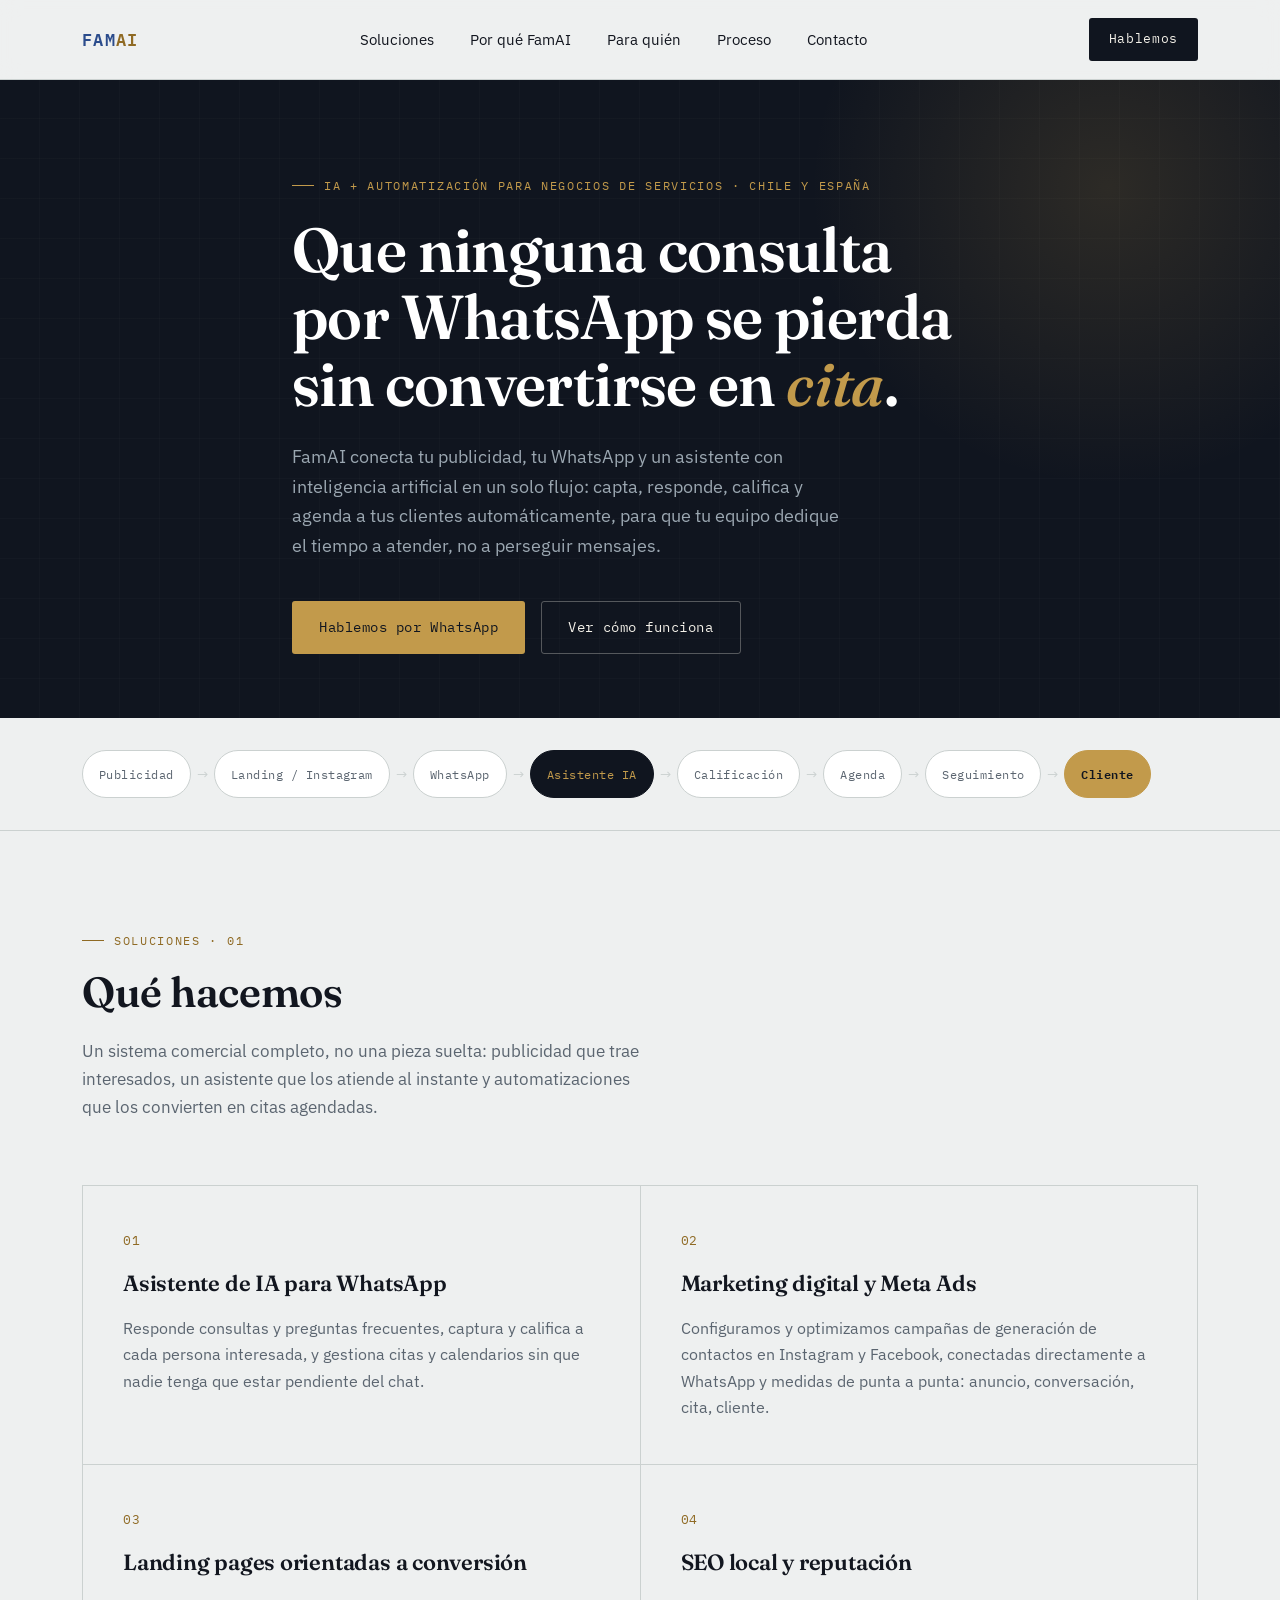
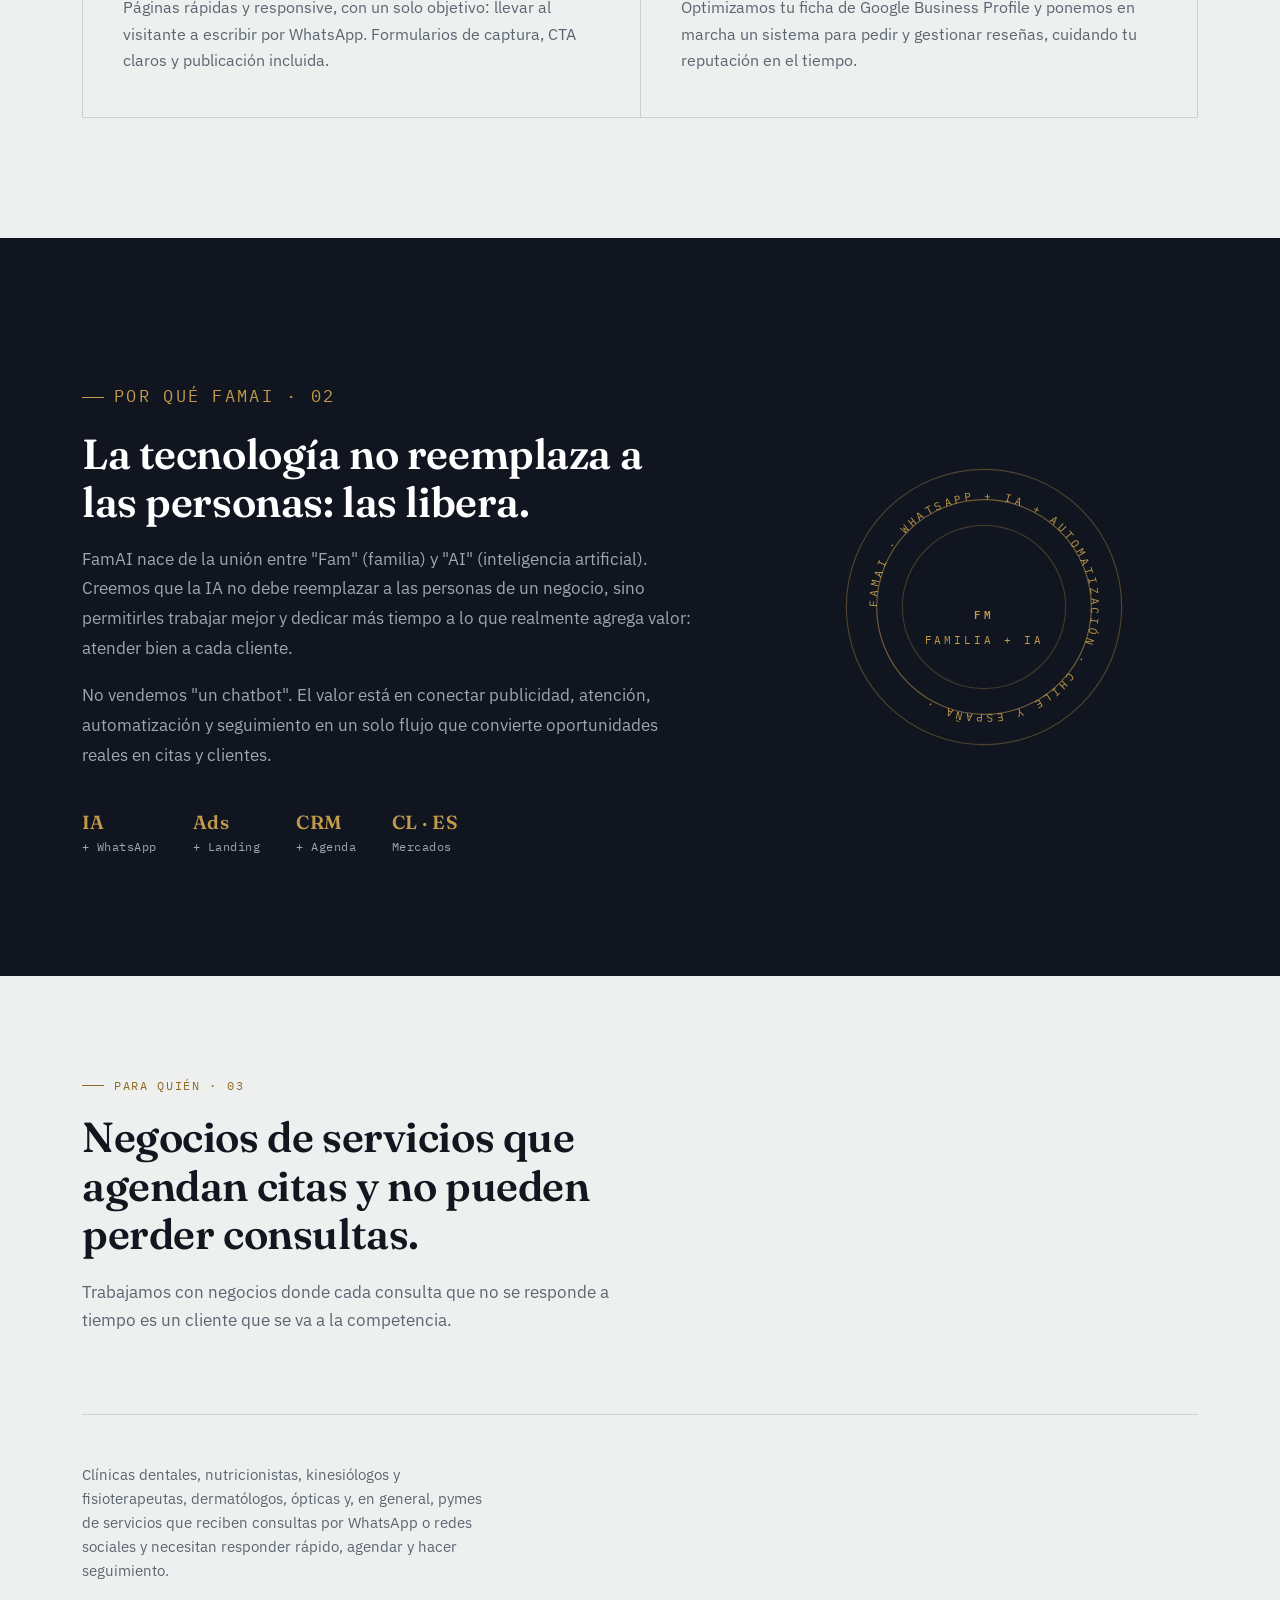
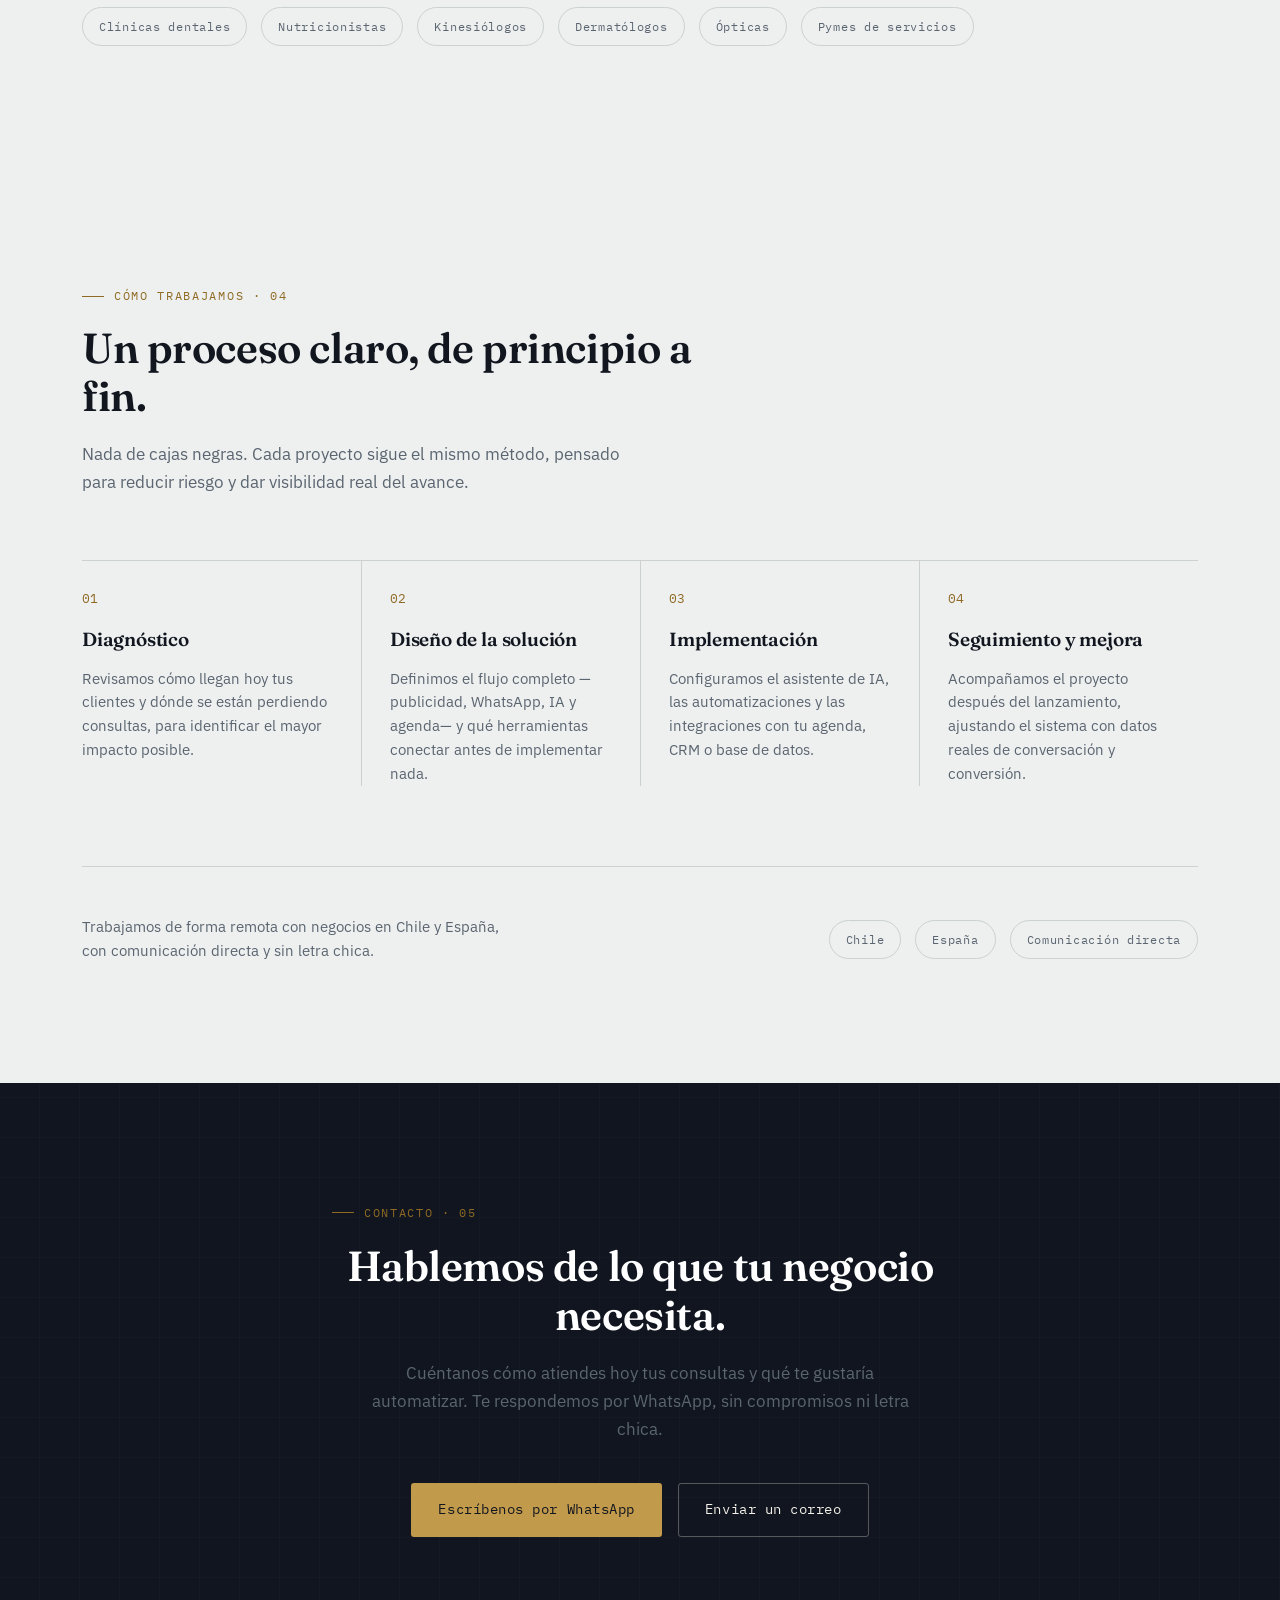
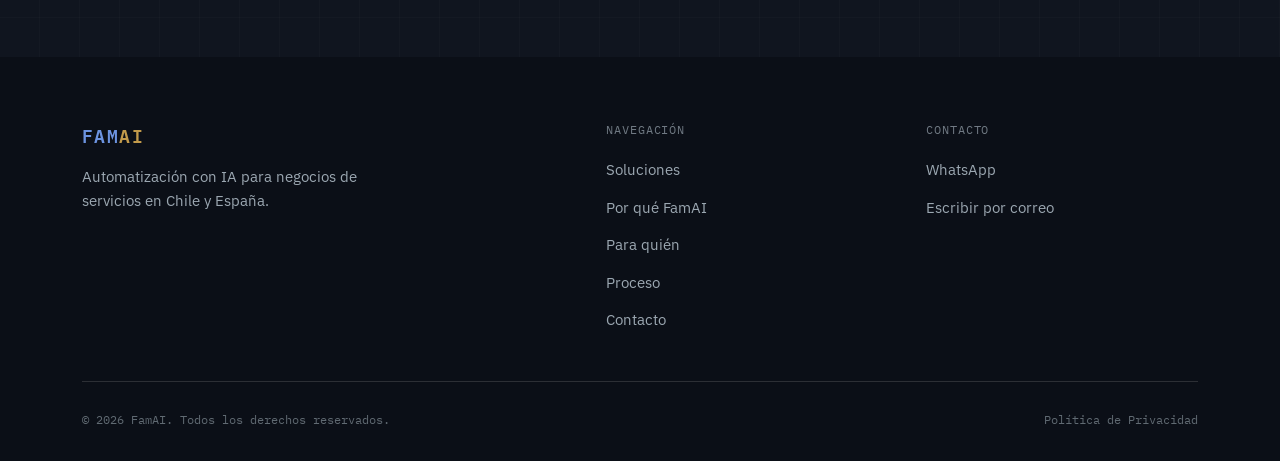
==== commit a55bb738: "Reescribe copy del sitio para reflejar el modelo real de FamAI Reemplaza el posicionamiento genérico" ====
--- a/index.html
+++ b/index.html
@@ -3,8 +3,8 @@
 <head>
 <meta charset="UTF-8">
 <meta name="viewport" content="width=device-width, initial-scale=1.0">
-<title>FaMAI — Agencia de Inteligencia Artificial</title>
-<meta name="description" content="FaMAI: agencia de inteligencia artificial. +5 años en informática, +3 años especializados en IA, +20 clientes en distintos países. Soluciones de IA aplicadas con rigor de ingeniería.">
+<title>FamAI — Automatización con IA para negocios de servicios</title>
+<meta name="description" content="FamAI conecta publicidad, WhatsApp e inteligencia artificial para que clínicas y negocios de servicios capten, atiendan y agenden más clientes, sin perder ni una consulta.">
 
 <!-- Favicon -->
 <link rel="icon" href="favicon.ico" sizes="any">
@@ -15,18 +15,18 @@
 
 <!-- Open Graph (WhatsApp, LinkedIn, Facebook, etc.) -->
 <meta property="og:type" content="website">
-<meta property="og:site_name" content="FaMAI">
+<meta property="og:site_name" content="FamAI">
 <meta property="og:locale" content="es_CL">
-<meta property="og:title" content="FaMAI — Agencia de Inteligencia Artificial">
-<meta property="og:description" content="Soluciones de inteligencia artificial aplicadas con el rigor de la ingeniería. +5 años en informática, +3 años especializados en IA, +20 clientes en distintos países.">
+<meta property="og:title" content="FamAI — Automatización con IA para negocios de servicios">
+<meta property="og:description" content="Asistente de WhatsApp con IA, captación de clientes y agenda automática para clínicas y negocios de servicios en Chile y España.">
 <meta property="og:image" content="og-image.png">
 <meta property="og:image:width" content="1200">
 <meta property="og:image:height" content="630">
 
 <!-- Twitter / X Card -->
 <meta name="twitter:card" content="summary_large_image">
-<meta name="twitter:title" content="FaMAI — Agencia de Inteligencia Artificial">
-<meta name="twitter:description" content="Soluciones de inteligencia artificial aplicadas con el rigor de la ingeniería.">
+<meta name="twitter:title" content="FamAI — Automatización con IA para negocios de servicios">
+<meta name="twitter:description" content="Asistente de WhatsApp con IA, captación de clientes y agenda automática para negocios de servicios.">
 <meta name="twitter:image" content="og-image.png">
 
 <link rel="preconnect" href="https://fonts.googleapis.com">
@@ -43,7 +43,8 @@
     <a href="#main" class="nav__logo"><span class="logo-fam">FAM</span><span class="logo-ai">AI</span></a>
     <ul class="nav__links">
       <li><a href="#soluciones">Soluciones</a></li>
-      <li><a href="#por-que">Por qué FaMAI</a></li>
+      <li><a href="#por-que">Por qué FamAI</a></li>
+      <li><a href="#mercado">Para quién</a></li>
       <li><a href="#proceso">Proceso</a></li>
       <li><a href="#contacto">Contacto</a></li>
     </ul>
@@ -59,35 +60,34 @@
   <!-- HERO -->
   <section class="hero">
     <div class="wrap hero__inner">
-      <p class="eyebrow">Agencia de inteligencia artificial — alcance global</p>
-      <h1 class="hero__title">Inteligencia artificial construida con el <em>rigor</em> de la ingeniería.</h1>
-      <p class="hero__sub">En FaMAI diseñamos e implementamos soluciones de inteligencia artificial para empresas que necesitan resultados medibles. Cada proyecto está respaldado por años de trabajo real en informática, no por una demo armada para impresionar.</p>
+      <p class="eyebrow">IA + automatización para negocios de servicios · Chile y España</p>
+      <h1 class="hero__title">Que ninguna consulta por WhatsApp se pierda sin convertirse en <em>cita</em>.</h1>
+      <p class="hero__sub">FamAI conecta tu publicidad, tu WhatsApp y un asistente con inteligencia artificial en un solo flujo: capta, responde, califica y agenda a tus clientes automáticamente, para que tu equipo dedique el tiempo a atender, no a perseguir mensajes.</p>
       <div class="hero__actions">
-        <a href="#contacto" class="btn btn--primary">Hablemos de tu proyecto</a>
-        <a href="#soluciones" class="btn btn--ghost">Ver soluciones</a>
-      </div>
-    </div>
-  </section>
-
-  <!-- STATS LEDGER -->
+        <a href="#contacto" class="btn btn--primary">Hablemos por WhatsApp</a>
+        <a href="#soluciones" class="btn btn--ghost">Ver cómo funciona</a>
+      </div>
+    </div>
+  </section>
+
+  <!-- FLUJO -->
   <section class="stats">
-    <div class="wrap stats__grid">
-      <div class="stat">
-        <span class="stat__value">+5</span>
-        <span class="stat__label">Años de experiencia en informática</span>
-      </div>
-      <div class="stat">
-        <span class="stat__value">+3</span>
-        <span class="stat__label">Años especializados en inteligencia artificial</span>
-      </div>
-      <div class="stat">
-        <span class="stat__value">+20</span>
-        <span class="stat__label">Clientes atendidos</span>
-      </div>
-      <div class="stat">
-        <span class="stat__value">Global</span>
-        <span class="stat__label">Clientes en distintos países, equipo remoto</span>
-      </div>
+    <div class="wrap flow">
+      <div class="flow__step"><span class="flow__label">Publicidad</span></div>
+      <span class="flow__arrow">→</span>
+      <div class="flow__step"><span class="flow__label">Landing / Instagram</span></div>
+      <span class="flow__arrow">→</span>
+      <div class="flow__step"><span class="flow__label">WhatsApp</span></div>
+      <span class="flow__arrow">→</span>
+      <div class="flow__step flow__step--accent"><span class="flow__label">Asistente IA</span></div>
+      <span class="flow__arrow">→</span>
+      <div class="flow__step"><span class="flow__label">Calificación</span></div>
+      <span class="flow__arrow">→</span>
+      <div class="flow__step"><span class="flow__label">Agenda</span></div>
+      <span class="flow__arrow">→</span>
+      <div class="flow__step"><span class="flow__label">Seguimiento</span></div>
+      <span class="flow__arrow">→</span>
+      <div class="flow__step flow__step--final"><span class="flow__label">Cliente</span></div>
     </div>
   </section>
 
@@ -97,30 +97,30 @@
       <div class="section__head reveal">
         <p class="eyebrow">Soluciones · 01</p>
         <h2 class="section__title">Qué hacemos</h2>
-        <p class="section__intro">Diseñamos e implementamos inteligencia artificial adaptada a la operación real de cada empresa. Sin plantillas genéricas ni funciones que nadie termina usando.</p>
+        <p class="section__intro">Un sistema comercial completo, no una pieza suelta: publicidad que trae interesados, un asistente que los atiende al instante y automatizaciones que los convierten en citas agendadas.</p>
       </div>
     </div>
     <div class="wrap">
       <div class="services__grid reveal">
         <article class="service-card">
           <p class="service-card__num">01</p>
-          <h3 class="service-card__title">Automatización de procesos</h3>
-          <p class="service-card__text">Identificamos tareas repetitivas y las convertimos en flujos automatizados con IA, liberando horas de trabajo del equipo para lo que realmente agrega valor.</p>
+          <h3 class="service-card__title">Asistente de IA para WhatsApp</h3>
+          <p class="service-card__text">Responde consultas y preguntas frecuentes, captura y califica a cada persona interesada, y gestiona citas y calendarios sin que nadie tenga que estar pendiente del chat.</p>
         </article>
         <article class="service-card">
           <p class="service-card__num">02</p>
-          <h3 class="service-card__title">Agentes y atención al cliente con IA</h3>
-          <p class="service-card__text">Diseñamos asistentes conversacionales que responden, filtran y escalan consultas con criterio, disponibles cuando el cliente los necesita.</p>
+          <h3 class="service-card__title">Marketing digital y Meta Ads</h3>
+          <p class="service-card__text">Configuramos y optimizamos campañas de generación de contactos en Instagram y Facebook, conectadas directamente a WhatsApp y medidas de punta a punta: anuncio, conversación, cita, cliente.</p>
         </article>
         <article class="service-card">
           <p class="service-card__num">03</p>
-          <h3 class="service-card__title">Análisis de datos e IA predictiva</h3>
-          <p class="service-card__text">Transformamos datos dispersos en información útil para tomar decisiones, con modelos capaces de anticipar comportamientos y tendencias del negocio.</p>
+          <h3 class="service-card__title">Landing pages orientadas a conversión</h3>
+          <p class="service-card__text">Páginas rápidas y responsive, con un solo objetivo: llevar al visitante a escribir por WhatsApp. Formularios de captura, CTA claros y publicación incluida.</p>
         </article>
         <article class="service-card">
           <p class="service-card__num">04</p>
-          <h3 class="service-card__title">Integración con sistemas existentes</h3>
-          <p class="service-card__text">Conectamos IA a las herramientas que la empresa ya usa —CRM, ERP, sitio web, plataformas internas— sin reemplazar lo que ya funciona.</p>
+          <h3 class="service-card__title">SEO local y reputación</h3>
+          <p class="service-card__text">Optimizamos tu ficha de Google Business Profile y ponemos en marcha un sistema para pedir y gestionar reseñas, cuidando tu reputación en el tiempo.</p>
         </article>
       </div>
     </div>
@@ -130,19 +130,19 @@
   <section class="section section--ink" id="por-que">
     <div class="wrap trust__grid">
       <div class="trust__text reveal">
-        <p class="eyebrow">Por qué FaMAI · 02</p>
-        <h2 class="section__title">Experiencia real, no una promesa de marketing.</h2>
-        <p>FaMAI nace de más de cinco años de trabajo en informática y tres años de especialización activa en inteligencia artificial. Esa base técnica es la diferencia entre una solución que impresiona en una demo y una que funciona todos los días dentro de una empresa.</p>
-        <p>Hoy más de veinte clientes en distintos países han confiado en nuestro trabajo. Operamos de forma remota y respondemos con los mismos estándares de calidad sin importar la zona horaria.</p>
+        <p class="eyebrow">Por qué FamAI · 02</p>
+        <h2 class="section__title">La tecnología no reemplaza a las personas: las libera.</h2>
+        <p>FamAI nace de la unión entre "Fam" (familia) y "AI" (inteligencia artificial). Creemos que la IA no debe reemplazar a las personas de un negocio, sino permitirles trabajar mejor y dedicar más tiempo a lo que realmente agrega valor: atender bien a cada cliente.</p>
+        <p>No vendemos "un chatbot". El valor está en conectar publicidad, atención, automatización y seguimiento en un solo flujo que convierte oportunidades reales en citas y clientes.</p>
         <div class="trust__mini">
-          <div class="trust__mini-item"><b>+5</b>Informática</div>
-          <div class="trust__mini-item"><b>+3</b>IA aplicada</div>
-          <div class="trust__mini-item"><b>+20</b>Clientes</div>
-          <div class="trust__mini-item"><b>∞</b>Zonas horarias</div>
+          <div class="trust__mini-item"><b>IA</b>+ WhatsApp</div>
+          <div class="trust__mini-item"><b>Ads</b>+ Landing</div>
+          <div class="trust__mini-item"><b>CRM</b>+ Agenda</div>
+          <div class="trust__mini-item"><b>CL · ES</b>Mercados</div>
         </div>
       </div>
       <div class="seal-wrap reveal">
-        <svg class="seal" viewBox="0 0 240 240" xmlns="http://www.w3.org/2000/svg" role="img" aria-label="Sello FaMAI, trayectoria comprobada">
+        <svg class="seal" viewBox="0 0 240 240" xmlns="http://www.w3.org/2000/svg" role="img" aria-label="Sello FamAI, WhatsApp más IA más automatización">
           <defs>
             <path id="sealPath" d="M120,120 m-92,0 a92,92 0 1,1 184,0 a92,92 0 1,1 -184,0" />
           </defs>
@@ -150,22 +150,44 @@
           <circle cx="120" cy="120" r="92" fill="none" stroke="rgba(194,154,75,0.55)" stroke-width="1"/>
           <circle cx="120" cy="120" r="70" fill="none" stroke="rgba(194,154,75,0.28)" stroke-width="1"/>
           <text>
-            <textPath href="#sealPath" startOffset="0%">FAMAI · TRAYECTORIA COMPROBADA · INTELIGENCIA ARTIFICIAL APLICADA · </textPath>
+            <textPath href="#sealPath" startOffset="0%">FAMAI · WHATSAPP + IA + AUTOMATIZACIÓN · CHILE Y ESPAÑA · </textPath>
           </text>
           <g class="seal-center" text-anchor="middle">
             <text x="120" y="130" font-size="34" fill="#F4F1E9" font-weight="600">FM</text>
-            <text x="120" y="152" font-size="9" letter-spacing="2" fill="#9BA7B1">AGENCIA DE IA</text>
+            <text x="120" y="152" font-size="9" letter-spacing="2" fill="#9BA7B1">FAMILIA + IA</text>
           </g>
         </svg>
       </div>
     </div>
   </section>
 
+  <!-- MERCADO -->
+  <section class="section section--paper section--tight" id="mercado">
+    <div class="wrap">
+      <div class="section__head reveal">
+        <p class="eyebrow">Para quién · 03</p>
+        <h2 class="section__title">Negocios de servicios que agendan citas y no pueden perder consultas.</h2>
+        <p class="section__intro">Trabajamos con negocios donde cada consulta que no se responde a tiempo es un cliente que se va a la competencia.</p>
+      </div>
+      <div class="reach reveal">
+        <p class="reach__note">Clínicas dentales, nutricionistas, kinesiólogos y fisioterapeutas, dermatólogos, ópticas y, en general, pymes de servicios que reciben consultas por WhatsApp o redes sociales y necesitan responder rápido, agendar y hacer seguimiento.</p>
+        <div class="reach__tags">
+          <span class="reach__tag">Clínicas dentales</span>
+          <span class="reach__tag">Nutricionistas</span>
+          <span class="reach__tag">Kinesiólogos</span>
+          <span class="reach__tag">Dermatólogos</span>
+          <span class="reach__tag">Ópticas</span>
+          <span class="reach__tag">Pymes de servicios</span>
+        </div>
+      </div>
+    </div>
+  </section>
+
   <!-- PROCESO -->
   <section class="section section--paper" id="proceso">
     <div class="wrap">
       <div class="section__head reveal">
-        <p class="eyebrow">Cómo trabajamos · 03</p>
+        <p class="eyebrow">Cómo trabajamos · 04</p>
         <h2 class="section__title">Un proceso claro, de principio a fin.</h2>
         <p class="section__intro">Nada de cajas negras. Cada proyecto sigue el mismo método, pensado para reducir riesgo y dar visibilidad real del avance.</p>
       </div>
@@ -174,30 +196,30 @@
         <div class="process-step">
           <p class="process-step__num">01</p>
           <h3 class="process-step__title">Diagnóstico</h3>
-          <p class="process-step__text">Analizamos la operación de tu empresa para identificar dónde la IA genera impacto real, sin sobre-prometer.</p>
+          <p class="process-step__text">Revisamos cómo llegan hoy tus clientes y dónde se están perdiendo consultas, para identificar el mayor impacto posible.</p>
         </div>
         <div class="process-step">
           <p class="process-step__num">02</p>
           <h3 class="process-step__title">Diseño de la solución</h3>
-          <p class="process-step__text">Definimos arquitectura, alcance técnico y resultados esperados antes de escribir una sola línea de código.</p>
+          <p class="process-step__text">Definimos el flujo completo —publicidad, WhatsApp, IA y agenda— y qué herramientas conectar antes de implementar nada.</p>
         </div>
         <div class="process-step">
           <p class="process-step__num">03</p>
           <h3 class="process-step__title">Implementación</h3>
-          <p class="process-step__text">Desarrollamos e integramos la solución con estándares de ingeniería de software, no con prototipos desechables.</p>
+          <p class="process-step__text">Configuramos el asistente de IA, las automatizaciones y las integraciones con tu agenda, CRM o base de datos.</p>
         </div>
         <div class="process-step">
           <p class="process-step__num">04</p>
-          <h3 class="process-step__title">Soporte y mejora continua</h3>
-          <p class="process-step__text">Acompañamos el proyecto después del lanzamiento, ajustando el sistema con datos de uso real.</p>
+          <h3 class="process-step__title">Seguimiento y mejora</h3>
+          <p class="process-step__text">Acompañamos el proyecto después del lanzamiento, ajustando el sistema con datos reales de conversación y conversión.</p>
         </div>
       </div>
 
       <div class="reach reveal">
-        <p class="reach__note">Trabajamos con empresas en distintos países, de forma 100% remota, con procesos y comunicación pensados para equipos que no comparten oficina.</p>
+        <p class="reach__note">Trabajamos de forma remota con negocios en Chile y España, con comunicación directa y sin letra chica.</p>
         <div class="reach__tags">
-          <span class="reach__tag">Trabajo remoto</span>
-          <span class="reach__tag">Alcance global</span>
+          <span class="reach__tag">Chile</span>
+          <span class="reach__tag">España</span>
           <span class="reach__tag">Comunicación directa</span>
         </div>
       </div>
@@ -207,9 +229,9 @@
   <!-- CTA FINAL -->
   <section class="section cta-final" id="contacto">
     <div class="wrap cta-final__inner">
-      <p class="eyebrow">Contacto · 04</p>
-      <h2 class="section__title">Hablemos de lo que tu empresa necesita.</h2>
-      <p class="section__intro">Cuéntanos en qué punto está tu empresa y qué te gustaría resolver con inteligencia artificial. Te respondemos con una mirada técnica, sin compromisos ni letra chica.</p>
+      <p class="eyebrow">Contacto · 05</p>
+      <h2 class="section__title">Hablemos de lo que tu negocio necesita.</h2>
+      <p class="section__intro">Cuéntanos cómo atiendes hoy tus consultas y qué te gustaría automatizar. Te respondemos por WhatsApp, sin compromisos ni letra chica.</p>
       <div class="cta-final__actions">
         <a href="https://wa.me/56950022347" target="_blank" rel="noopener" class="btn btn--primary">Escríbenos por WhatsApp</a>
         <a href="mailto:fcomlopezortiz@gmail.com" class="btn btn--ghost">Enviar un correo</a>
@@ -224,13 +246,14 @@
     <div class="footer__grid">
       <div>
         <p class="footer__logo"><span class="logo-fam">FAM</span><span class="logo-ai">AI</span></p>
-        <p class="footer__tag">Inteligencia artificial aplicada con el rigor de años de trabajo en informática.</p>
+        <p class="footer__tag">Automatización con IA para negocios de servicios en Chile y España.</p>
       </div>
       <div class="footer__col">
         <p class="footer__col-title">Navegación</p>
         <ul>
           <li><a href="#soluciones">Soluciones</a></li>
-          <li><a href="#por-que">Por qué FaMAI</a></li>
+          <li><a href="#por-que">Por qué FamAI</a></li>
+          <li><a href="#mercado">Para quién</a></li>
           <li><a href="#proceso">Proceso</a></li>
           <li><a href="#contacto">Contacto</a></li>
         </ul>
@@ -244,7 +267,7 @@
       </div>
     </div>
     <div class="footer__bottom">
-      <span id="year">© 2026 FaMAI. Todos los derechos reservados.</span>
+      <span id="year">© 2026 FamAI. Todos los derechos reservados.</span>
       <a href="privacy-policy.html">Política de Privacidad</a>
     </div>
   </div>
--- a/styles.css
+++ b/styles.css
@@ -234,6 +234,45 @@
     text-transform:uppercase;
     color:var(--ash);
     line-height:1.5;
+  }
+
+  /* ===== Flow strip ===== */
+  .flow{
+    display:flex;
+    align-items:center;
+    flex-wrap:wrap;
+    gap:10px 6px;
+    padding:32px var(--gutter);
+  }
+  .flow__step{
+    padding:10px 16px;
+    border:1px solid var(--paper-line);
+    border-radius:999px;
+    background:var(--white);
+  }
+  .flow__label{
+    font-family:var(--font-mono);
+    font-size:12px;
+    letter-spacing:0.04em;
+    color:var(--ash);
+    white-space:nowrap;
+  }
+  .flow__step--accent{
+    background:var(--ink);
+    border-color:var(--ink);
+  }
+  .flow__step--accent .flow__label{color:var(--brass);}
+  .flow__step--final{
+    background:var(--brass);
+    border-color:var(--brass);
+  }
+  .flow__step--final .flow__label{color:var(--ink); font-weight:600;}
+  .flow__arrow{
+    color:var(--paper-line);
+    font-size:14px;
+  }
+  @media (max-width: 700px){
+    .flow{justify-content:flex-start;}
   }
 
   /* ===== Section shell ===== */
